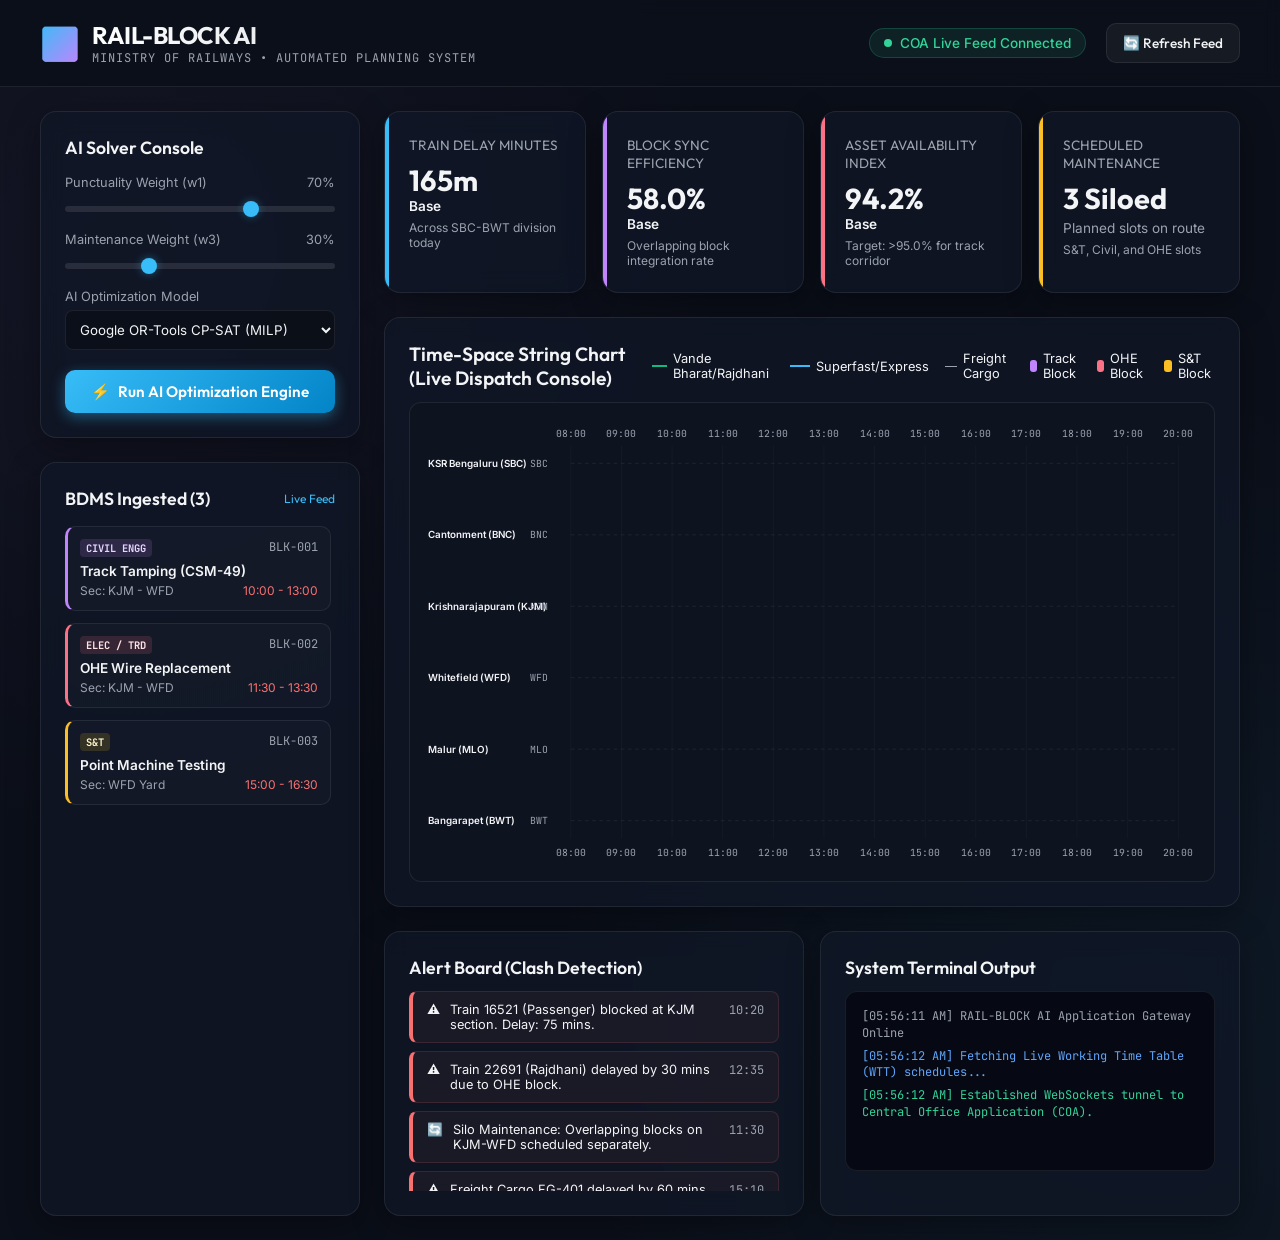
==== index.html @ d993485e "Initial commit: RAIL-BLOCK AI Prototype & Implementation Plan" ====
<!DOCTYPE html>
<html lang="en">
<head>
    <meta charset="UTF-8">
    <meta name="viewport" content="width=device-width, initial-scale=1.0">
    <title>RAIL-BLOCK AI: Automated Block Planning System | Indian Railways</title>
    <link rel="stylesheet" href="styles.css">
</head>
<body>

    <!-- App Header -->
    <header class="app-header">
        <div class="logo-container">
            <span class="logo-icon">🎛️</span>
            <div class="logo-text">
                <h1>RAIL-BLOCK AI</h1>
                <p>Ministry of Railways • Automated Planning System</p>
            </div>
        </div>
        
        <div style="display: flex; gap: 20px; align-items: center;">
            <div class="header-status">
                <span class="status-pulse"></span>
                <span>COA Live Feed Connected</span>
            </div>
            <button class="btn-secondary" onclick="location.reload()">🔄 Refresh Feed</button>
        </div>
    </header>

    <!-- Main Dashboard Container -->
    <main class="dashboard-container">
        
        <!-- Left Sidebar - Controls & Ingestion -->
        <aside class="sidebar">
            
            <!-- Controls Panel -->
            <section class="glass-panel">
                <h3 class="control-title">AI Solver Console</h3>
                
                <div class="slider-group">
                    <div class="slider-label">
                        <span>Punctuality Weight (w1)</span>
                        <span id="w1Val">70%</span>
                    </div>
                    <input type="range" min="0" max="100" value="70" class="slider-input" oninput="document.getElementById('w1Val').innerText = this.value + '%'">
                </div>

                <div class="slider-group">
                    <div class="slider-label">
                        <span>Maintenance Weight (w3)</span>
                        <span id="w3Val">30%</span>
                    </div>
                    <input type="range" min="0" max="100" value="30" class="slider-input" oninput="document.getElementById('w3Val').innerText = this.value + '%'">
                </div>

                <div style="margin-bottom: 20px;">
                    <label style="display: block; font-size: 0.8rem; color: var(--text-muted); margin-bottom: 6px;">AI Optimization Model</label>
                    <select style="width:100%; padding: 10px; background: rgba(0,0,0,0.3); border: 1px solid var(--border-color); border-radius: 8px; color: var(--text-main); font-family: var(--font-body); outline: none;">
                        <option value="milp">Google OR-Tools CP-SAT (MILP)</option>
                        <option value="rl">Deep Q-Network (Real-time RL)</option>
                        <option value="ga">Hybrid Genetic Algorithm</option>
                    </select>
                </div>

                <button class="btn-primary" id="optButton">
                    <span>⚡</span> Run AI Optimization Engine
                </button>
            </section>

            <!-- Pending Maintenance Requests -->
            <section class="glass-panel" style="flex-grow: 1;">
                <h3 class="control-title">
                    <span>BDMS Ingested (3)</span>
                    <span style="font-size: 0.75rem; color: var(--primary); font-weight: normal;">Live Feed</span>
                </h3>
                
                <div class="requests-list">
                    <!-- Request 1 -->
                    <div class="request-card engg">
                        <div class="request-header">
                            <span class="dept-badge">Civil Engg</span>
                            <span>BLK-001</span>
                        </div>
                        <h4 class="request-title">Track Tamping (CSM-49)</h4>
                        <div class="request-details">
                            <span>Sec: KJM - WFD</span>
                            <span style="color: var(--danger);">10:00 - 13:00</span>
                        </div>
                    </div>

                    <!-- Request 2 -->
                    <div class="request-card ohe">
                        <div class="request-header">
                            <span class="dept-badge">Elec / TRD</span>
                            <span>BLK-002</span>
                        </div>
                        <h4 class="request-title">OHE Wire Replacement</h4>
                        <div class="request-details">
                            <span>Sec: KJM - WFD</span>
                            <span style="color: var(--danger);">11:30 - 13:30</span>
                        </div>
                    </div>

                    <!-- Request 3 -->
                    <div class="request-card st">
                        <div class="request-header">
                            <span class="dept-badge">S&T</span>
                            <span>BLK-003</span>
                        </div>
                        <h4 class="request-title">Point Machine Testing</h4>
                        <div class="request-details">
                            <span>Sec: WFD Yard</span>
                            <span style="color: var(--danger);">15:00 - 16:30</span>
                        </div>
                    </div>
                </div>
            </section>
        </aside>

        <!-- Right Side - Visualizer & Logs -->
        <div class="main-content">
            
            <!-- Metrics Bar -->
            <div class="metrics-row">
                <div class="glass-panel metric-card">
                    <div class="metric-header">Train Delay Minutes</div>
                    <div class="metric-value" id="kpiDelayVal">
                        165m
                    </div>
                    <div class="metric-change" id="kpiDelayChg">Base</div>
                    <div class="metric-footer">Across SBC-BWT division today</div>
                </div>

                <div class="glass-panel metric-card engg">
                    <div class="metric-header">Block Sync Efficiency</div>
                    <div class="metric-value" id="kpiEffVal">
                        58.0%
                    </div>
                    <div class="metric-change" id="kpiEffChg">Base</div>
                    <div class="metric-footer">Overlapping block integration rate</div>
                </div>

                <div class="glass-panel metric-card ohe">
                    <div class="metric-header">Asset Availability Index</div>
                    <div class="metric-value" id="kpiAvailVal">
                        94.2%
                    </div>
                    <div class="metric-change" id="kpiAvailChg">Base</div>
                    <div class="metric-footer">Target: >95.0% for track corridor</div>
                </div>

                <div class="glass-panel metric-card st">
                    <div class="metric-header">Scheduled Maintenance</div>
                    <div class="metric-value" id="kpiBlocksVal">
                        3 Siloed
                    </div>
                    <div style="font-size: 0.85rem; color: var(--text-muted); margin-top: 4px;">Planned slots on route</div>
                    <div class="metric-footer">S&T, Civil, and OHE slots</div>
                </div>
            </div>

            <!-- Time Space String Chart Visualizer -->
            <section class="glass-panel chart-container">
                <div class="chart-header">
                    <h3 style="font-family: var(--font-heading); font-size: 1.2rem; font-weight:600;">Time-Space String Chart (Live Dispatch Console)</h3>
                    
                    <div class="chart-legend">
                        <div class="legend-item">
                            <span class="legend-line" style="background: #10b981;"></span>
                            <span>Vande Bharat/Rajdhani</span>
                        </div>
                        <div class="legend-item">
                            <span class="legend-line" style="background: #38bdf8;"></span>
                            <span>Superfast/Express</span>
                        </div>
                        <div class="legend-item">
                            <span class="legend-line" style="background: #9ca3af; border-top: 1px dashed #9ca3af; height: 0;"></span>
                            <span>Freight Cargo</span>
                        </div>
                        <div class="legend-item">
                            <span class="legend-color" style="background: var(--engg-color);"></span>
                            <span>Track Block</span>
                        </div>
                        <div class="legend-item">
                            <span class="legend-color" style="background: var(--ohe-color);"></span>
                            <span>OHE Block</span>
                        </div>
                        <div class="legend-item">
                            <span class="legend-color" style="background: var(--st-color);"></span>
                            <span>S&T Block</span>
                        </div>
                    </div>
                </div>

                <!-- Solver Overlay during optimization -->
                <div class="solver-overlay" id="solverOverlay">
                    <div class="spinner"></div>
                    <div class="solver-text">Running RAIL-BLOCK AI Optimization Engine...</div>
                </div>

                <!-- SVG Plot Area -->
                <svg id="timeSpaceChart" viewBox="0 0 900 500" class="time-space-svg"></svg>
            </section>

            <!-- Logs & Alerts Bottom Row -->
            <div class="logs-container">
                
                <!-- Conflict Alerts -->
                <section class="glass-panel" style="display: flex; flex-direction: column;">
                    <h3 class="control-title" style="margin-bottom:12px;">Alert Board (Clash Detection)</h3>
                    <div class="alert-board" id="alertList">
                        <!-- Alerts dynamically populated -->
                    </div>
                </section>

                <!-- Terminal Execution Log -->
                <section class="glass-panel" style="display: flex; flex-direction: column;">
                    <h3 class="control-title" style="margin-bottom:12px;">System Terminal Output</h3>
                    <div class="terminal-log" id="terminalLog">
                        <!-- Log lines dynamically populated -->
                    </div>
                </section>

            </div>

        </div>

    </main>

    <!-- Floating Info Popup Tooltip -->
    <div class="info-popup" id="infoPopup"></div>

    <script src="app.js"></script>
</body>
</html>
---- styles.css ----
/* Modern Google Fonts */
@import url('https://fonts.googleapis.com/css2?family=Inter:wght@300;400;500;600;700&family=JetBrains+Mono:wght@400;500&family=Outfit:wght@400;500;600;700;800&display=swap');

/* Color Variables */
:root {
    --bg-main: #0B0F19;
    --bg-card: rgba(17, 24, 39, 0.7);
    --border-color: rgba(255, 255, 255, 0.08);
    --border-glow: rgba(56, 189, 248, 0.15);
    
    --primary: #38bdf8; /* Electric Cyan */
    --primary-glow: rgba(56, 189, 248, 0.4);
    
    --engg-color: #c084fc; /* Violet - Track/Civil */
    --engg-glow: rgba(192, 132, 252, 0.3);
    
    --ohe-color: #fb7185; /* Coral Pink - Electrical/OHE */
    --ohe-glow: rgba(251, 113, 133, 0.3);
    
    --st-color: #fbbf24; /* Amber - S&T */
    --st-glow: rgba(251, 191, 36, 0.3);
    
    --success: #34d399; /* Green */
    --danger: #f87171; /* Red */
    --text-main: #f3f4f6;
    --text-muted: #9ca3af;
    --font-heading: 'Outfit', sans-serif;
    --font-body: 'Inter', sans-serif;
    --font-mono: 'JetBrains Mono', monospace;
}

* {
    box-sizing: border-box;
    margin: 0;
    padding: 0;
}

body {
    background-color: var(--bg-main);
    color: var(--text-main);
    font-family: var(--font-body);
    min-height: 100vh;
    overflow-x: hidden;
    background-image: 
        radial-gradient(circle at 10% 20%, rgba(192, 132, 252, 0.05) 0%, transparent 40%),
        radial-gradient(circle at 90% 80%, rgba(56, 189, 248, 0.06) 0%, transparent 40%);
}

/* Glassmorphism Panel */
.glass-panel {
    background: var(--bg-card);
    backdrop-filter: blur(12px);
    -webkit-backdrop-filter: blur(12px);
    border: 1px solid var(--border-color);
    border-radius: 16px;
    padding: 24px;
    box-shadow: 0 8px 32px 0 rgba(0, 0, 0, 0.37);
    transition: all 0.3s cubic-bezier(0.4, 0, 0.2, 1);
}

.glass-panel:hover {
    border-color: var(--border-glow);
    box-shadow: 0 8px 32px 0 rgba(56, 189, 248, 0.05);
}

/* App Header */
.app-header {
    display: flex;
    justify-content: space-between;
    align-items: center;
    padding: 20px 40px;
    border-bottom: 1px solid var(--border-color);
    background: rgba(11, 15, 25, 0.8);
    backdrop-filter: blur(8px);
    position: sticky;
    top: 0;
    z-index: 100;
}

.logo-container {
    display: flex;
    align-items: center;
    gap: 12px;
}

.logo-icon {
    font-size: 2rem;
    background: linear-gradient(135deg, var(--primary), var(--engg-color));
    -webkit-background-clip: text;
    -webkit-text-fill-color: transparent;
    font-weight: 800;
    font-family: var(--font-heading);
}

.logo-text h1 {
    font-family: var(--font-heading);
    font-size: 1.5rem;
    font-weight: 700;
    letter-spacing: -0.5px;
    background: linear-gradient(to right, #ffffff, #d1d5db);
    -webkit-background-clip: text;
    -webkit-text-fill-color: transparent;
}

.logo-text p {
    font-size: 0.75rem;
    color: var(--text-muted);
    font-family: var(--font-mono);
    text-transform: uppercase;
    letter-spacing: 1px;
}

.header-status {
    display: flex;
    align-items: center;
    gap: 8px;
    font-size: 0.85rem;
    background: rgba(52, 211, 153, 0.1);
    color: var(--success);
    border: 1px solid rgba(52, 211, 153, 0.2);
    padding: 6px 14px;
    border-radius: 9999px;
    font-weight: 500;
}

.status-pulse {
    width: 8px;
    height: 8px;
    background-color: var(--success);
    border-radius: 50%;
    box-shadow: 0 0 0 0 rgba(52, 211, 153, 0.7);
    animation: pulse 1.6s infinite;
}

@keyframes pulse {
    0% {
        transform: scale(0.95);
        box-shadow: 0 0 0 0 rgba(52, 211, 153, 0.7);
    }
    70% {
        transform: scale(1);
        box-shadow: 0 0 0 8px rgba(52, 211, 153, 0);
    }
    100% {
        transform: scale(0.95);
        box-shadow: 0 0 0 0 rgba(52, 211, 153, 0);
    }
}

/* Layout */
.dashboard-container {
    display: grid;
    grid-template-columns: 320px 1fr;
    gap: 24px;
    padding: 24px 40px;
    max-width: 1800px;
    margin: 0 auto;
}

.sidebar {
    display: flex;
    flex-direction: column;
    gap: 24px;
}

.main-content {
    display: flex;
    flex-direction: column;
    gap: 24px;
}

/* Metrics Row */
.metrics-row {
    display: grid;
    grid-template-columns: repeat(4, 1fr);
    gap: 16px;
}

.metric-card {
    position: relative;
    overflow: hidden;
}

.metric-card::before {
    content: '';
    position: absolute;
    top: 0;
    left: 0;
    width: 4px;
    height: 100%;
    background: var(--primary);
}

.metric-card.engg::before { background: var(--engg-color); }
.metric-card.ohe::before { background: var(--ohe-color); }
.metric-card.st::before { background: var(--st-color); }

.metric-header {
    font-size: 0.85rem;
    color: var(--text-muted);
    font-family: var(--font-heading);
    text-transform: uppercase;
    margin-bottom: 8px;
}

.metric-value {
    font-size: 1.8rem;
    font-weight: 700;
    font-family: var(--font-heading);
    display: flex;
    align-items: baseline;
    gap: 8px;
}

.metric-change {
    font-size: 0.85rem;
    font-weight: 600;
}

.metric-change.positive { color: var(--success); }
.metric-change.negative { color: var(--danger); }

.metric-footer {
    font-size: 0.75rem;
    color: var(--text-muted);
    margin-top: 6px;
}

/* Controls */
.control-title {
    font-family: var(--font-heading);
    font-size: 1.1rem;
    font-weight: 600;
    margin-bottom: 16px;
    display: flex;
    justify-content: space-between;
    align-items: center;
}

.slider-group {
    margin-bottom: 16px;
}

.slider-label {
    display: flex;
    justify-content: space-between;
    font-size: 0.8rem;
    color: var(--text-muted);
    margin-bottom: 6px;
}

.slider-input {
    width: 100%;
    -webkit-appearance: none;
    height: 6px;
    border-radius: 3px;
    background: rgba(255, 255, 255, 0.1);
    outline: none;
}

.slider-input::-webkit-slider-thumb {
    -webkit-appearance: none;
    width: 16px;
    height: 16px;
    border-radius: 50%;
    background: var(--primary);
    cursor: pointer;
    box-shadow: 0 0 8px var(--primary-glow);
}

.btn-primary {
    background: linear-gradient(135deg, var(--primary), #0284c7);
    color: #ffffff;
    border: none;
    border-radius: 10px;
    padding: 12px 20px;
    font-family: var(--font-heading);
    font-weight: 600;
    font-size: 0.95rem;
    cursor: pointer;
    width: 100%;
    display: flex;
    justify-content: center;
    align-items: center;
    gap: 8px;
    box-shadow: 0 4px 14px var(--primary-glow);
    transition: all 0.2s ease;
}

.btn-primary:hover {
    transform: translateY(-2px);
    box-shadow: 0 6px 20px var(--primary-glow);
}

.btn-primary:active {
    transform: translateY(0);
}

.btn-secondary {
    background: rgba(255, 255, 255, 0.05);
    color: var(--text-main);
    border: 1px solid var(--border-color);
    border-radius: 10px;
    padding: 10px 16px;
    font-family: var(--font-heading);
    font-weight: 500;
    font-size: 0.85rem;
    cursor: pointer;
    transition: all 0.2s ease;
}

.btn-secondary:hover {
    background: rgba(255, 255, 255, 0.1);
    border-color: var(--text-muted);
}

/* Maintenance Requests List */
.requests-list {
    display: flex;
    flex-direction: column;
    gap: 12px;
    max-height: 380px;
    overflow-y: auto;
    padding-right: 4px;
}

.request-card {
    background: rgba(255, 255, 255, 0.02);
    border: 1px solid var(--border-color);
    border-radius: 10px;
    padding: 12px;
    position: relative;
    transition: all 0.2s ease;
}

.request-card.engg { border-left: 3px solid var(--engg-color); }
.request-card.ohe { border-left: 3px solid var(--ohe-color); }
.request-card.st { border-left: 3px solid var(--st-color); }

.request-card:hover {
    background: rgba(255, 255, 255, 0.04);
    border-color: rgba(255, 255, 255, 0.15);
}

.request-header {
    display: flex;
    justify-content: space-between;
    font-size: 0.75rem;
    font-family: var(--font-mono);
    color: var(--text-muted);
    margin-bottom: 6px;
}

.dept-badge {
    padding: 2px 6px;
    border-radius: 4px;
    font-size: 0.65rem;
    font-weight: 700;
    text-transform: uppercase;
}

.request-card.engg .dept-badge { background: rgba(192, 132, 252, 0.15); color: #e9d5ff; }
.request-card.ohe .dept-badge { background: rgba(251, 113, 133, 0.15); color: #ffe4e6; }
.request-card.st .dept-badge { background: rgba(251, 191, 36, 0.15); color: #fef3c7; }

.request-title {
    font-weight: 600;
    font-size: 0.85rem;
    margin-bottom: 4px;
}

.request-details {
    font-size: 0.75rem;
    color: var(--text-muted);
    display: flex;
    justify-content: space-between;
}

/* String Chart Area */
.chart-container {
    position: relative;
    flex-grow: 1;
}

.chart-header {
    display: flex;
    justify-content: space-between;
    align-items: center;
    margin-bottom: 12px;
}

.chart-legend {
    display: flex;
    gap: 16px;
    font-size: 0.8rem;
}

.legend-item {
    display: flex;
    align-items: center;
    gap: 6px;
}

.legend-color {
    width: 12px;
    height: 12px;
    border-radius: 3px;
}

.legend-line {
    width: 20px;
    height: 2px;
}

/* Time Space Chart SVG Styling */
.time-space-svg {
    background: #0e1320;
    border-radius: 12px;
    border: 1px solid var(--border-color);
    width: 100%;
    height: 480px;
    display: block;
}

.grid-line {
    stroke: rgba(255, 255, 255, 0.04);
    stroke-width: 1;
}

.station-line {
    stroke: rgba(255, 255, 255, 0.08);
    stroke-dasharray: 4,4;
    stroke-width: 1;
}

.axis-text {
    fill: var(--text-muted);
    font-size: 11px;
    font-family: var(--font-mono);
}

.station-label {
    fill: var(--text-main);
    font-size: 11px;
    font-weight: 600;
}

.train-path {
    fill: none;
    stroke-linecap: round;
    stroke-linejoin: round;
    transition: all 0.5s ease;
}

.train-path.passenger-sf { stroke: #38bdf8; stroke-width: 2.5; }
.train-path.passenger-exp { stroke: #60a5fa; stroke-width: 2.2; }
.train-path.vande-bharat { stroke: #10b981; stroke-width: 3.5; }
.train-path.freight { stroke: #9ca3af; stroke-width: 1.8; stroke-dasharray: 5,3; }

.train-path:hover {
    stroke-width: 5px;
    cursor: pointer;
}

.block-zone {
    opacity: 0.35;
    rx: 6;
    ry: 6;
    transition: all 0.5s ease;
}

.block-zone.engg { fill: var(--engg-color); stroke: var(--engg-color); stroke-width: 1.5; }
.block-zone.ohe { fill: var(--ohe-color); stroke: var(--ohe-color); stroke-width: 1.5; }
.block-zone.st { fill: var(--st-color); stroke: var(--st-color); stroke-width: 1.5; }

.block-zone:hover {
    opacity: 0.65;
    cursor: pointer;
}

.block-zone-text {
    font-size: 10px;
    fill: #ffffff;
    font-weight: 600;
    pointer-events: none;
    text-shadow: 0 1px 2px rgba(0,0,0,0.8);
}

/* Alert Board & Log Terminal */
.logs-container {
    display: grid;
    grid-template-columns: 1fr 1fr;
    gap: 16px;
}

.alert-board {
    display: flex;
    flex-direction: column;
    gap: 8px;
    max-height: 200px;
    overflow-y: auto;
}

.alert-item {
    background: rgba(248, 113, 113, 0.05);
    border: 1px solid rgba(248, 113, 113, 0.15);
    border-left: 4px solid var(--danger);
    border-radius: 8px;
    padding: 10px 14px;
    display: flex;
    align-items: start;
    gap: 10px;
    font-size: 0.8rem;
}

.alert-item.resolved {
    background: rgba(52, 211, 153, 0.05);
    border: 1px solid rgba(52, 211, 153, 0.15);
    border-left: 4px solid var(--success);
}

.alert-icon {
    font-weight: bold;
}

.alert-message {
    flex-grow: 1;
}

.alert-time {
    color: var(--text-muted);
    font-family: var(--font-mono);
    font-size: 0.75rem;
}

.terminal-log {
    background: #060913;
    border: 1px solid var(--border-color);
    border-radius: 12px;
    padding: 16px;
    font-family: var(--font-mono);
    font-size: 0.75rem;
    height: 180px;
    overflow-y: auto;
    color: #a7f3d0;
}

.terminal-line {
    margin-bottom: 6px;
    line-height: 1.4;
    white-space: pre-wrap;
}

.terminal-line.info { color: #60a5fa; }
.terminal-line.warning { color: #f59e0b; }
.terminal-line.success { color: #34d399; }
.terminal-line.system { color: #9ca3af; }

/* Custom Scrollbar */
::-webkit-scrollbar {
    width: 6px;
    height: 6px;
}
::-webkit-scrollbar-track {
    background: rgba(0, 0, 0, 0.1);
}
::-webkit-scrollbar-thumb {
    background: rgba(255, 255, 255, 0.1);
    border-radius: 999px;
}
::-webkit-scrollbar-thumb:hover {
    background: rgba(255, 255, 255, 0.2);
}

/* Modal Popup for Details */
.info-popup {
    position: absolute;
    background: rgba(15, 23, 42, 0.95);
    border: 1px solid var(--primary);
    border-radius: 8px;
    padding: 12px;
    box-shadow: 0 4px 20px rgba(0, 0, 0, 0.5);
    font-size: 0.8rem;
    z-index: 1000;
    pointer-events: none;
    display: none;
    max-width: 250px;
}

.info-popup h4 {
    font-family: var(--font-heading);
    margin-bottom: 6px;
    color: #ffffff;
    border-bottom: 1px solid rgba(255, 255, 255, 0.1);
    padding-bottom: 4px;
}

.info-popup p {
    margin-bottom: 4px;
    display: flex;
    justify-content: space-between;
}

/* Solver Loading Animation */
.solver-overlay {
    position: absolute;
    top: 0;
    left: 0;
    right: 0;
    bottom: 0;
    background: rgba(11, 15, 25, 0.7);
    border-radius: 12px;
    display: flex;
    flex-direction: column;
    justify-content: center;
    align-items: center;
    z-index: 50;
    opacity: 0;
    pointer-events: none;
    transition: opacity 0.3s ease;
}

.solver-overlay.active {
    opacity: 1;
    pointer-events: auto;
}

.spinner {
    width: 50px;
    height: 50px;
    border: 3px solid rgba(56, 189, 248, 0.1);
    border-radius: 50%;
    border-top-color: var(--primary);
    animation: spin 1s ease-in-out infinite;
}

@keyframes spin {
    to { transform: rotate(360deg); }
}

.solver-text {
    margin-top: 16px;
    font-family: var(--font-heading);
    font-weight: 600;
    color: #ffffff;
    letter-spacing: 0.5px;
}

/* Responsive adjustments */
@media (max-width: 1200px) {
    .dashboard-container {
        grid-template-columns: 1fr;
    }
    .metrics-row {
        grid-template-columns: repeat(2, 1fr);
    }
}
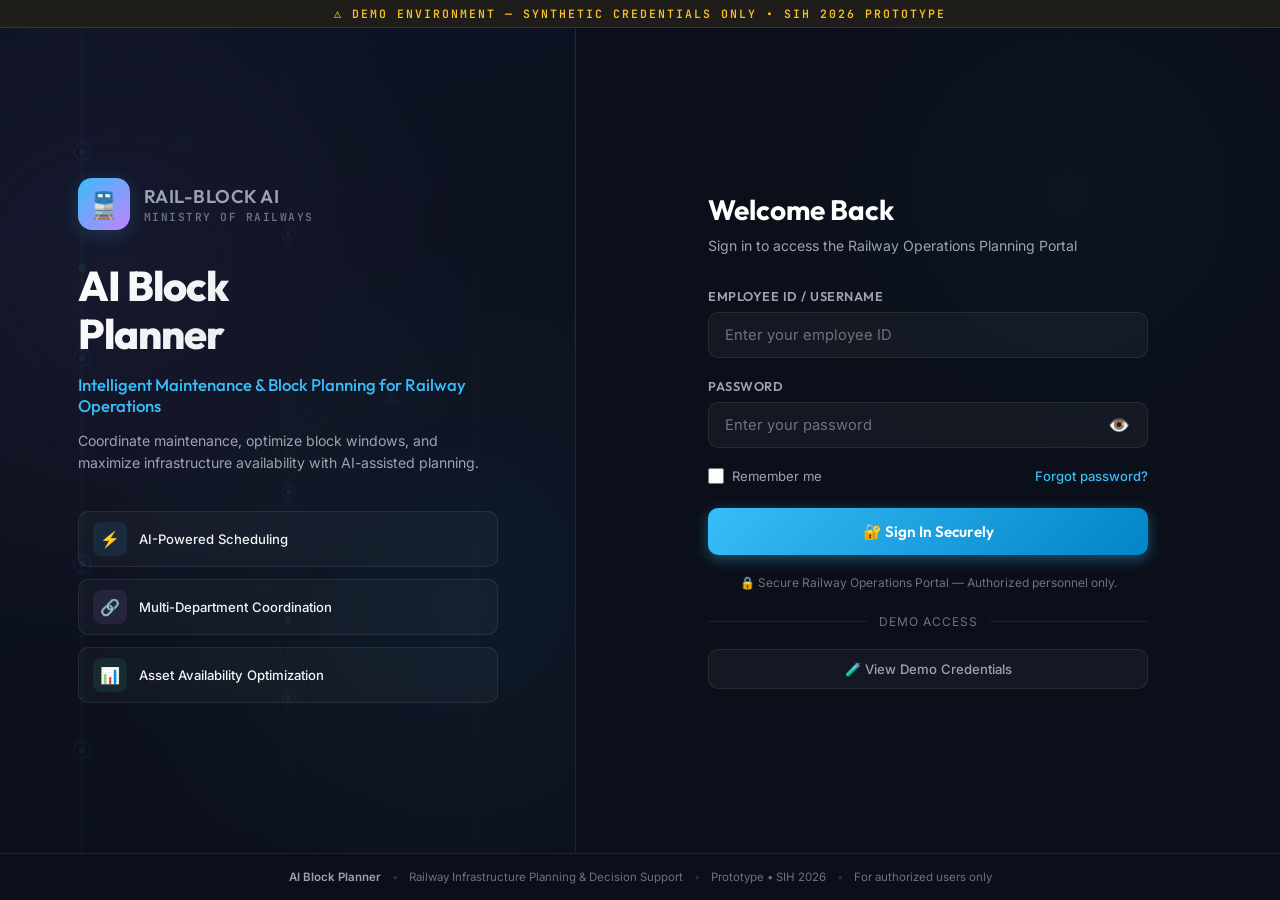
==== commit 691d8202: "starting" ====
--- a/index.html
+++ b/index.html
@@ -5,12 +5,75 @@
     <meta name="viewport" content="width=device-width, initial-scale=1.0">
     <title>RAIL-BLOCK AI: Automated Block Planning System | Indian Railways</title>
     <link rel="stylesheet" href="styles.css">
+    <style>
+        /* User Profile Widget (dashboard header) */
+        .header-right { display: flex; gap: 16px; align-items: center; }
+        #userProfile { position: relative; }
+        .profile-widget {
+            display: flex; align-items: center; gap: 10px;
+            padding: 6px 14px 6px 8px;
+            background: rgba(255,255,255,0.04);
+            border: 1px solid var(--border-color);
+            border-radius: 10px; cursor: pointer;
+            transition: all 0.2s;
+        }
+        .profile-widget:hover { background: rgba(255,255,255,0.07); border-color: var(--border-glow); }
+        .profile-avatar {
+            width: 34px; height: 34px; border-radius: 8px;
+            background: linear-gradient(135deg, var(--primary), var(--engg-color));
+            display: flex; align-items: center; justify-content: center;
+            font-size: 0.75rem; font-weight: 700; color: #fff;
+            font-family: var(--font-heading);
+        }
+        .profile-info { display: flex; flex-direction: column; }
+        .profile-name { font-size: 0.82rem; font-weight: 600; color: var(--text-main); }
+        .profile-role { font-size: 0.68rem; color: var(--text-muted); font-family: var(--font-mono); }
+        .profile-chevron { font-size: 0.7rem; color: var(--text-dim); margin-left: 4px; }
+        .profile-dropdown {
+            display: none; position: absolute; top: calc(100% + 8px); right: 0;
+            background: rgba(17,24,39,0.97); border: 1px solid var(--border-color);
+            border-radius: 12px; padding: 12px; min-width: 240px;
+            box-shadow: 0 12px 40px rgba(0,0,0,0.5); z-index: 200;
+        }
+        .profile-dropdown.visible { display: block; }
+        .dropdown-header {
+            display: flex; align-items: center; gap: 10px;
+            padding-bottom: 10px;
+        }
+        .dropdown-avatar {
+            width: 38px; height: 38px; border-radius: 8px;
+            background: linear-gradient(135deg, var(--primary), var(--engg-color));
+            display: flex; align-items: center; justify-content: center;
+            font-size: 0.8rem; font-weight: 700; color: #fff;
+        }
+        .dropdown-name { font-size: 0.85rem; font-weight: 600; }
+        .dropdown-dept { font-size: 0.72rem; color: var(--text-muted); }
+        .dropdown-empid { font-size: 0.68rem; color: var(--text-dim); font-family: var(--font-mono); }
+        .dropdown-divider { height: 1px; background: var(--border-color); margin: 8px 0; }
+        .dropdown-item {
+            width: 100%; padding: 9px 12px;
+            background: none; border: none; border-radius: 8px;
+            color: var(--text-muted); font-family: var(--font-body);
+            font-size: 0.82rem; cursor: pointer; text-align: left;
+            display: flex; align-items: center; gap: 8px;
+            transition: all 0.15s;
+        }
+        .dropdown-item:hover { background: rgba(255,255,255,0.06); color: var(--text-main); }
+    </style>
 </head>
 <body>
-
-    <!-- App Header -->
-    <header class="app-header">
-        <div class="logo-container">
+    <!-- App Global Navigation (New) -->
+    <nav class="global-nav">
+        <div class="nav-item active" id="nav-dashboard" title="Dashboard" onclick="switchPage('dashboard')">🎛️</div>
+        <div class="nav-item" id="nav-maintenance" title="Maintenance Tasks" onclick="switchPage('maintenance')">🔧</div>
+        <div class="nav-item" id="nav-defects" title="Defect Log" onclick="switchPage('defects')">⚠️</div>
+        <div class="nav-item" id="nav-assets" title="Asset Inventory" onclick="switchPage('assets')">🚆</div>
+    </nav>
+
+    <div class="app-content-wrapper">
+        <!-- App Header -->
+        <header class="app-header">
+            <div class="logo-container">
             <span class="logo-icon">🎛️</span>
             <div class="logo-text">
                 <h1>RAIL-BLOCK AI</h1>
@@ -18,17 +81,20 @@
             </div>
         </div>
         
-        <div style="display: flex; gap: 20px; align-items: center;">
+        <div class="header-right">
             <div class="header-status">
                 <span class="status-pulse"></span>
                 <span>COA Live Feed Connected</span>
             </div>
             <button class="btn-secondary" onclick="location.reload()">🔄 Refresh Feed</button>
+            <div id="userProfile"></div>
         </div>
     </header>
 
-    <!-- Main Dashboard Container -->
-    <main class="dashboard-container">
+    <!-- Page: Dashboard (Existing) -->
+    <div id="page-dashboard" class="page-view active-page">
+        <!-- Main Dashboard Container -->
+        <main class="dashboard-container">
         
         <!-- Left Sidebar - Controls & Ingestion -->
         <aside class="sidebar">
@@ -225,11 +291,147 @@
 
         </div>
 
-    </main>
+        </main>
+    </div> <!-- End Page: Dashboard -->
+
+    <!-- Page: Maintenance -->
+    <div id="page-maintenance" class="page-view">
+        <div class="page-header" style="display: flex; justify-content: space-between; align-items: center; padding: 32px 40px 16px 40px;">
+            <div>
+                <h2 style="color: var(--text-main); font-family: var(--font-heading); font-size: 1.8rem; margin-bottom: 8px;">Maintenance Planning</h2>
+                <p style="color: var(--text-muted); font-size: 0.9rem;">Manage engineering, OHE, and S&T maintenance requests.</p>
+            </div>
+            <div class="page-actions">
+                <button class="btn-primary" onclick="openMaintenanceModal()">+ New Request</button>
+            </div>
+        </div>
+        
+        <div style="padding: 0 40px 40px 40px; display: flex; flex-direction: column; gap: 24px;">
+            <div class="glass-panel" style="display: flex; justify-content: space-between; align-items: center; padding: 16px 24px;">
+                <div style="display: flex; gap: 16px;">
+                    <input type="text" id="maintenanceSearch" placeholder="Search tasks..." style="padding: 10px 16px; border-radius: 8px; background: rgba(0,0,0,0.3); border: 1px solid var(--border-color); color: white; width: 250px;">
+                    <select id="maintenanceDeptFilter" style="padding: 10px 16px; border-radius: 8px; background: rgba(0,0,0,0.3); border: 1px solid var(--border-color); color: white;">
+                        <option value="all">All Departments</option>
+                        <option value="Engineering">Civil Engineering</option>
+                        <option value="Traction Distribution">Electrical (TRD)</option>
+                        <option value="Signal & Telecommunication">S&T</option>
+                    </select>
+                </div>
+                <button class="btn-secondary" onclick="recalculatePriorities()">🔢 Recalculate Priorities</button>
+            </div>
+            
+            <div class="table-container">
+                <table class="data-table" w-100>
+                    <thead>
+                        <tr>
+                            <th>Task ID</th>
+                            <th>Department</th>
+                            <th>Work Type</th>
+                            <th>Location</th>
+                            <th>Duration</th>
+                            <th>Priority Score</th>
+                            <th>Status</th>
+                            <th>Actions</th>
+                        </tr>
+                    </thead>
+                    <tbody id="maintenance-tbody">
+                        <tr><td colspan="8" style="text-align: center; padding: 20px;">Loading maintenance tasks...</td></tr>
+                    </tbody>
+                </table>
+            </div>
+        </div>
+    </div>
+
+    <!-- Page: Defects -->
+    <div id="page-defects" class="page-view">
+        <div class="page-header" style="display: flex; justify-content: space-between; align-items: center; padding: 32px 40px 16px 40px;">
+            <div>
+                <h2 style="color: var(--text-main); font-family: var(--font-heading); font-size: 1.8rem; margin-bottom: 8px;">Defect Management</h2>
+                <p style="color: var(--text-muted); font-size: 0.9rem;">Track and address infrastructure defects reported across the network.</p>
+            </div>
+            <div class="page-actions">
+                <button class="btn-primary" onclick="openDefectModal()">+ Report Defect</button>
+            </div>
+        </div>
+        
+        <div style="padding: 0 40px 40px 40px; display: flex; flex-direction: column; gap: 24px;">
+            <div class="glass-panel" style="display: flex; justify-content: space-between; align-items: center; padding: 16px 24px;">
+                <div style="display: flex; gap: 16px;">
+                    <input type="text" id="defectSearch" placeholder="Search defects..." style="padding: 10px 16px; border-radius: 8px; background: rgba(0,0,0,0.3); border: 1px solid var(--border-color); color: white; width: 250px;">
+                </div>
+            </div>
+            
+            <div class="table-container">
+                <table class="data-table" w-100>
+                    <thead>
+                        <tr>
+                            <th>Defect ID</th>
+                            <th>Description</th>
+                            <th>Corridor</th>
+                            <th>Severity</th>
+                            <th>Status</th>
+                            <th>Date Reported</th>
+                            <th>Actions</th>
+                        </tr>
+                    </thead>
+                    <tbody id="defects-tbody">
+                        <tr><td colspan="7" style="text-align: center; padding: 20px;">Loading defect logs...</td></tr>
+                    </tbody>
+                </table>
+            </div>
+        </div>
+    </div>
+
+    <!-- Page: Assets -->
+    <div id="page-assets" class="page-view">
+        <div class="page-header" style="display: flex; justify-content: space-between; align-items: center; padding: 32px 40px 16px 40px;">
+            <div>
+                <h2 style="color: var(--text-main); font-family: var(--font-heading); font-size: 1.8rem; margin-bottom: 8px;">Asset Inventory</h2>
+                <p style="color: var(--text-muted); font-size: 0.9rem;">Manage track sections, OHE infrastructure, and signaling points.</p>
+            </div>
+        </div>
+        
+        <div style="padding: 0 40px 40px 40px; display: flex; flex-direction: column; gap: 24px;">
+            <div class="glass-panel" style="display: flex; justify-content: space-between; align-items: center; padding: 16px 24px;">
+                <div style="display: flex; gap: 16px;">
+                    <input type="text" id="assetSearch" placeholder="Search assets..." style="padding: 10px 16px; border-radius: 8px; background: rgba(0,0,0,0.3); border: 1px solid var(--border-color); color: white; width: 250px;">
+                    <select id="assetTypeFilter" style="padding: 10px 16px; border-radius: 8px; background: rgba(0,0,0,0.3); border: 1px solid var(--border-color); color: white;">
+                        <option value="all">All Asset Types</option>
+                        <option value="Track Section">Track Section</option>
+                        <option value="OHE">OHE</option>
+                        <option value="Signal Point">Signal Point</option>
+                    </select>
+                </div>
+            </div>
+            
+            <div class="table-container">
+                <table class="data-table" w-100>
+                    <thead>
+                        <tr>
+                            <th>Asset ID</th>
+                            <th>Type</th>
+                            <th>Location</th>
+                            <th>Health Score</th>
+                            <th>Last Maintained</th>
+                        </tr>
+                    </thead>
+                    <tbody id="assets-tbody">
+                        <tr><td colspan="5" style="text-align: center; padding: 20px;">Loading assets...</td></tr>
+                    </tbody>
+                </table>
+            </div>
+        </div>
+    </div>
+
+    </div> <!-- End App Content Wrapper -->
 
     <!-- Floating Info Popup Tooltip -->
     <div class="info-popup" id="infoPopup"></div>
 
+    <script src="auth.js"></script>
     <script src="app.js"></script>
+    <script src="maintenance.js"></script>
+    <script src="defects.js"></script>
+    <script src="assets.js"></script>
 </body>
 </html>
--- a/styles.css
+++ b/styles.css
@@ -63,6 +63,76 @@
     box-shadow: 0 8px 32px 0 rgba(56, 189, 248, 0.05);
 }
 
+/* App Layout & Global Navigation */
+body {
+    display: flex;
+}
+
+.global-nav {
+    width: 80px;
+    background: rgba(11, 15, 25, 0.95);
+    border-right: 1px solid var(--border-color);
+    display: flex;
+    flex-direction: column;
+    align-items: center;
+    padding: 24px 0;
+    gap: 32px;
+    position: sticky;
+    top: 0;
+    height: 100vh;
+    z-index: 200;
+}
+
+.nav-item {
+    width: 48px;
+    height: 48px;
+    border-radius: 12px;
+    display: flex;
+    align-items: center;
+    justify-content: center;
+    color: var(--text-muted);
+    font-size: 1.4rem;
+    cursor: pointer;
+    transition: all 0.2s;
+    background: transparent;
+    border: 1px solid transparent;
+}
+
+.nav-item:hover {
+    color: var(--text-main);
+    background: rgba(255, 255, 255, 0.05);
+}
+
+.nav-item.active {
+    color: var(--primary);
+    background: rgba(56, 189, 248, 0.1);
+    border-color: rgba(56, 189, 248, 0.2);
+    box-shadow: 0 0 15px rgba(56, 189, 248, 0.1);
+}
+
+.app-content-wrapper {
+    flex: 1;
+    display: flex;
+    flex-direction: column;
+    min-width: 0;
+    min-height: 100vh;
+}
+
+.page-view {
+    display: none;
+    flex: 1;
+}
+
+.page-view.active-page {
+    display: block;
+    animation: fadeIn 0.3s ease;
+}
+
+@keyframes fadeIn {
+    from { opacity: 0; transform: translateY(10px); }
+    to { opacity: 1; transform: translateY(0); }
+}
+
 /* App Header */
 .app-header {
     display: flex;
@@ -587,6 +657,91 @@
     max-width: 250px;
 }
 
+/* ── SPA Navigation Tables & UI ── */
+.table-container {
+    background: var(--bg-card);
+    backdrop-filter: blur(12px);
+    -webkit-backdrop-filter: blur(12px);
+    border: 1px solid var(--border-color);
+    border-radius: 12px;
+    overflow-x: auto;
+}
+
+.data-table {
+    width: 100%;
+    border-collapse: collapse;
+    text-align: left;
+}
+
+.data-table th {
+    font-family: var(--font-heading);
+    color: var(--text-muted);
+    font-size: 0.8rem;
+    text-transform: uppercase;
+    padding: 16px 24px;
+    border-bottom: 1px solid var(--border-color);
+    background: rgba(0,0,0,0.2);
+}
+
+.data-table td {
+    padding: 16px 24px;
+    border-bottom: 1px solid rgba(255,255,255,0.03);
+    font-size: 0.85rem;
+}
+
+.data-table tr:hover td {
+    background: rgba(255,255,255,0.02);
+}
+
+.data-table tr:last-child td {
+    border-bottom: none;
+}
+
+/* Badges */
+.badge {
+    display: inline-block;
+    padding: 4px 10px;
+    border-radius: 6px;
+    font-size: 0.72rem;
+    font-weight: 600;
+    text-transform: uppercase;
+    font-family: var(--font-mono);
+}
+
+.badge-engg { background: rgba(192, 132, 252, 0.15); color: var(--engg-color); border: 1px solid rgba(192, 132, 252, 0.3); }
+.badge-ohe { background: rgba(251, 113, 133, 0.15); color: var(--ohe-color); border: 1px solid rgba(251, 113, 133, 0.3); }
+.badge-st { background: rgba(251, 191, 36, 0.15); color: var(--st-color); border: 1px solid rgba(251, 191, 36, 0.3); }
+
+.badge-critical { background: rgba(248, 113, 113, 0.15); color: var(--danger); border: 1px solid rgba(248, 113, 113, 0.3); }
+.badge-high { background: rgba(251, 191, 36, 0.15); color: var(--st-color); border: 1px solid rgba(251, 191, 36, 0.3); }
+.badge-medium { background: rgba(52, 211, 153, 0.15); color: var(--success); border: 1px solid rgba(52, 211, 153, 0.3); }
+.badge-low { background: rgba(156, 163, 175, 0.15); color: var(--text-muted); border: 1px solid rgba(156, 163, 175, 0.3); }
+
+.badge-warning { background: rgba(251, 191, 36, 0.2); color: var(--st-color); }
+.badge-success { background: rgba(52, 211, 153, 0.2); color: var(--success); }
+.badge-info { background: rgba(56, 189, 248, 0.2); color: var(--primary); }
+.badge-default { background: rgba(255, 255, 255, 0.1); color: var(--text-main); }
+
+/* Action Buttons */
+.action-btn {
+    background: rgba(255,255,255,0.05);
+    border: 1px solid transparent;
+    color: var(--text-muted);
+    border-radius: 6px;
+    padding: 6px 8px;
+    cursor: pointer;
+    transition: all 0.2s;
+    display: flex;
+    align-items: center;
+    justify-content: center;
+}
+
+.action-btn:hover {
+    background: rgba(255,255,255,0.1);
+    color: var(--text-main);
+    border-color: var(--border-color);
+}
+
 .info-popup h4 {
     font-family: var(--font-heading);
     margin-bottom: 6px;
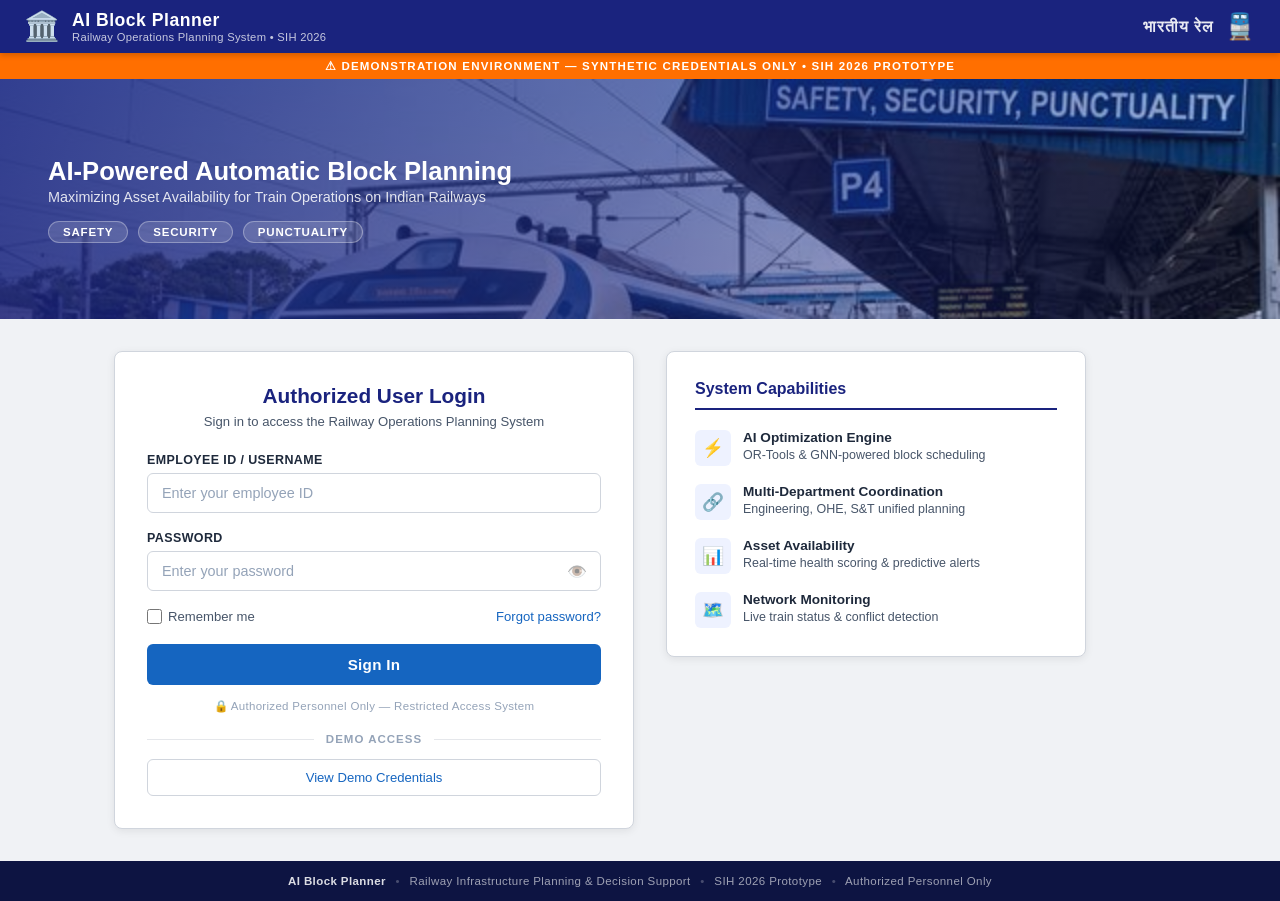
==== commit c75b41c1: "modified" ====
--- a/index.html
+++ b/index.html
@@ -3,106 +3,95 @@
 <head>
     <meta charset="UTF-8">
     <meta name="viewport" content="width=device-width, initial-scale=1.0">
-    <title>RAIL-BLOCK AI: Automated Block Planning System | Indian Railways</title>
-    <link rel="stylesheet" href="styles.css">
-    <style>
-        /* User Profile Widget (dashboard header) */
-        .header-right { display: flex; gap: 16px; align-items: center; }
-        #userProfile { position: relative; }
-        .profile-widget {
-            display: flex; align-items: center; gap: 10px;
-            padding: 6px 14px 6px 8px;
-            background: rgba(255,255,255,0.04);
-            border: 1px solid var(--border-color);
-            border-radius: 10px; cursor: pointer;
-            transition: all 0.2s;
-        }
-        .profile-widget:hover { background: rgba(255,255,255,0.07); border-color: var(--border-glow); }
-        .profile-avatar {
-            width: 34px; height: 34px; border-radius: 8px;
-            background: linear-gradient(135deg, var(--primary), var(--engg-color));
-            display: flex; align-items: center; justify-content: center;
-            font-size: 0.75rem; font-weight: 700; color: #fff;
-            font-family: var(--font-heading);
-        }
-        .profile-info { display: flex; flex-direction: column; }
-        .profile-name { font-size: 0.82rem; font-weight: 600; color: var(--text-main); }
-        .profile-role { font-size: 0.68rem; color: var(--text-muted); font-family: var(--font-mono); }
-        .profile-chevron { font-size: 0.7rem; color: var(--text-dim); margin-left: 4px; }
-        .profile-dropdown {
-            display: none; position: absolute; top: calc(100% + 8px); right: 0;
-            background: rgba(17,24,39,0.97); border: 1px solid var(--border-color);
-            border-radius: 12px; padding: 12px; min-width: 240px;
-            box-shadow: 0 12px 40px rgba(0,0,0,0.5); z-index: 200;
-        }
-        .profile-dropdown.visible { display: block; }
-        .dropdown-header {
-            display: flex; align-items: center; gap: 10px;
-            padding-bottom: 10px;
-        }
-        .dropdown-avatar {
-            width: 38px; height: 38px; border-radius: 8px;
-            background: linear-gradient(135deg, var(--primary), var(--engg-color));
-            display: flex; align-items: center; justify-content: center;
-            font-size: 0.8rem; font-weight: 700; color: #fff;
-        }
-        .dropdown-name { font-size: 0.85rem; font-weight: 600; }
-        .dropdown-dept { font-size: 0.72rem; color: var(--text-muted); }
-        .dropdown-empid { font-size: 0.68rem; color: var(--text-dim); font-family: var(--font-mono); }
-        .dropdown-divider { height: 1px; background: var(--border-color); margin: 8px 0; }
-        .dropdown-item {
-            width: 100%; padding: 9px 12px;
-            background: none; border: none; border-radius: 8px;
-            color: var(--text-muted); font-family: var(--font-body);
-            font-size: 0.82rem; cursor: pointer; text-align: left;
-            display: flex; align-items: center; gap: 8px;
-            transition: all 0.15s;
-        }
-        .dropdown-item:hover { background: rgba(255,255,255,0.06); color: var(--text-main); }
-    </style>
+    <title>AI Block Planner — Railway Operations Planning System | SIH 2026</title>
+    <link rel="stylesheet" href="styles.css?v=2">
+    <link rel="stylesheet" href="network-control.css?v=2">
 </head>
 <body>
-    <!-- App Global Navigation (New) -->
+
+    <!-- Government Sidebar Navigation -->
     <nav class="global-nav">
-        <div class="nav-item active" id="nav-dashboard" title="Dashboard" onclick="switchPage('dashboard')">🎛️</div>
-        <div class="nav-item" id="nav-maintenance" title="Maintenance Tasks" onclick="switchPage('maintenance')">🔧</div>
-        <div class="nav-item" id="nav-defects" title="Defect Log" onclick="switchPage('defects')">⚠️</div>
-        <div class="nav-item" id="nav-assets" title="Asset Inventory" onclick="switchPage('assets')">🚆</div>
+        <div class="sidebar-header">
+            <div class="sidebar-logo">IR</div>
+            <div>
+                <div class="sidebar-title">AI Block Planner</div>
+                <div class="sidebar-subtitle">SIH 2026 Prototype</div>
+            </div>
+        </div>
+
+        <div class="sidebar-section-label">Main</div>
+        <div class="nav-item active" id="nav-dashboard" title="Dashboard" onclick="switchPage('dashboard')">
+            <span class="nav-icon">📊</span>
+            <span class="nav-label">Dashboard</span>
+        </div>
+
+        <div class="sidebar-section-label">Maintenance</div>
+        <div class="nav-item" id="nav-maintenance" title="Maintenance Tasks" onclick="switchPage('maintenance')">
+            <span class="nav-icon">🔧</span>
+            <span class="nav-label">Maintenance Tasks</span>
+        </div>
+        <div class="nav-item" id="nav-defects" title="Defect Log" onclick="switchPage('defects')">
+            <span class="nav-icon">⚠</span>
+            <span class="nav-label">Defect Log</span>
+        </div>
+        <div class="nav-item" id="nav-assets" title="Asset Inventory" onclick="switchPage('assets')">
+            <span class="nav-icon">🛤</span>
+            <span class="nav-label">Asset Inventory</span>
+        </div>
+
+        <div class="sidebar-section-label">Monitoring</div>
+        <div class="nav-item" id="nav-network" title="Live Railway Network" onclick="switchPage('network')">
+            <span class="nav-icon">🌐</span>
+            <span class="nav-label">Network Control</span>
+        </div>
     </nav>
 
     <div class="app-content-wrapper">
+
+        <!-- Government Utility Bar -->
+        <div class="gov-utility-bar">
+            <div class="gov-utility-left">
+                Railway Operations Planning System — SIH 2026 Prototype
+            </div>
+            <div class="gov-utility-right">
+                <a href="#">Help</a>
+                <span>|</span>
+                <a href="#">Contact</a>
+                <span>|</span>
+                <span id="headerDateTime"></span>
+            </div>
+        </div>
+
         <!-- App Header -->
         <header class="app-header">
             <div class="logo-container">
-            <span class="logo-icon">🎛️</span>
-            <div class="logo-text">
-                <h1>RAIL-BLOCK AI</h1>
-                <p>Ministry of Railways • Automated Planning System</p>
-            </div>
-        </div>
-        
-        <div class="header-right">
-            <div class="header-status">
-                <span class="status-pulse"></span>
-                <span>COA Live Feed Connected</span>
-            </div>
-            <button class="btn-secondary" onclick="location.reload()">🔄 Refresh Feed</button>
-            <div id="userProfile"></div>
-        </div>
-    </header>
-
-    <!-- Page: Dashboard (Existing) -->
+                <div class="logo-text">
+                    <h1>AI Block Planner</h1>
+                    <p>Automatic Block Planning & Asset Availability Management</p>
+                </div>
+            </div>
+
+            <div class="header-right">
+                <div class="header-status">
+                    <span class="status-pulse"></span>
+                    <span>System Operational</span>
+                </div>
+                <button class="btn-secondary" onclick="location.reload()">↻ Refresh</button>
+                <div id="userProfile"></div>
+            </div>
+        </header>
+
+    <!-- Page: Dashboard -->
     <div id="page-dashboard" class="page-view active-page">
-        <!-- Main Dashboard Container -->
         <main class="dashboard-container">
-        
+
         <!-- Left Sidebar - Controls & Ingestion -->
         <aside class="sidebar">
-            
+
             <!-- Controls Panel -->
             <section class="glass-panel">
                 <h3 class="control-title">AI Solver Console</h3>
-                
+
                 <div class="slider-group">
                     <div class="slider-label">
                         <span>Punctuality Weight (w1)</span>
@@ -120,8 +109,8 @@
                 </div>
 
                 <div style="margin-bottom: 20px;">
-                    <label style="display: block; font-size: 0.8rem; color: var(--text-muted); margin-bottom: 6px;">AI Optimization Model</label>
-                    <select style="width:100%; padding: 10px; background: rgba(0,0,0,0.3); border: 1px solid var(--border-color); border-radius: 8px; color: var(--text-main); font-family: var(--font-body); outline: none;">
+                    <label style="display: block; font-size: 0.78rem; color: var(--text-muted); margin-bottom: 6px; font-weight: 600;">AI Optimization Model</label>
+                    <select style="width:100%; padding: 10px; background: #ffffff; border: 1px solid var(--border-color); border-radius: 5px; color: var(--text-main); font-family: var(--font-body); outline: none; font-size: 0.85rem;">
                         <option value="milp">Google OR-Tools CP-SAT (MILP)</option>
                         <option value="rl">Deep Q-Network (Real-time RL)</option>
                         <option value="ga">Hybrid Genetic Algorithm</option>
@@ -129,19 +118,18 @@
                 </div>
 
                 <button class="btn-primary" id="optButton">
-                    <span>⚡</span> Run AI Optimization Engine
+                    <span>⚡</span> Run AI Optimization
                 </button>
             </section>
 
             <!-- Pending Maintenance Requests -->
             <section class="glass-panel" style="flex-grow: 1;">
                 <h3 class="control-title">
-                    <span>BDMS Ingested (3)</span>
-                    <span style="font-size: 0.75rem; color: var(--primary); font-weight: normal;">Live Feed</span>
+                    <span>Pending Block Requests (3)</span>
+                    <span style="font-size: 0.72rem; color: var(--success); font-weight: 500;">● Live Feed</span>
                 </h3>
-                
+
                 <div class="requests-list">
-                    <!-- Request 1 -->
                     <div class="request-card engg">
                         <div class="request-header">
                             <span class="dept-badge">Civil Engg</span>
@@ -154,7 +142,6 @@
                         </div>
                     </div>
 
-                    <!-- Request 2 -->
                     <div class="request-card ohe">
                         <div class="request-header">
                             <span class="dept-badge">Elec / TRD</span>
@@ -167,7 +154,6 @@
                         </div>
                     </div>
 
-                    <!-- Request 3 -->
                     <div class="request-card st">
                         <div class="request-header">
                             <span class="dept-badge">S&T</span>
@@ -185,7 +171,7 @@
 
         <!-- Right Side - Visualizer & Logs -->
         <div class="main-content">
-            
+
             <!-- Metrics Bar -->
             <div class="metrics-row">
                 <div class="glass-panel metric-card">
@@ -220,7 +206,7 @@
                     <div class="metric-value" id="kpiBlocksVal">
                         3 Siloed
                     </div>
-                    <div style="font-size: 0.85rem; color: var(--text-muted); margin-top: 4px;">Planned slots on route</div>
+                    <div style="font-size: 0.82rem; color: var(--text-muted); margin-top: 4px;">Planned slots on route</div>
                     <div class="metric-footer">S&T, Civil, and OHE slots</div>
                 </div>
             </div>
@@ -228,8 +214,8 @@
             <!-- Time Space String Chart Visualizer -->
             <section class="glass-panel chart-container">
                 <div class="chart-header">
-                    <h3 style="font-family: var(--font-heading); font-size: 1.2rem; font-weight:600;">Time-Space String Chart (Live Dispatch Console)</h3>
-                    
+                    <h3 style="font-family: var(--font-heading); font-size: 1.1rem; font-weight:600; color: var(--text-main);">Time-Space String Chart (Live Dispatch Console)</h3>
+
                     <div class="chart-legend">
                         <div class="legend-item">
                             <span class="legend-line" style="background: #10b981;"></span>
@@ -261,7 +247,7 @@
                 <!-- Solver Overlay during optimization -->
                 <div class="solver-overlay" id="solverOverlay">
                     <div class="spinner"></div>
-                    <div class="solver-text">Running RAIL-BLOCK AI Optimization Engine...</div>
+                    <div class="solver-text">Running AI Optimization Engine...</div>
                 </div>
 
                 <!-- SVG Plot Area -->
@@ -270,12 +256,11 @@
 
             <!-- Logs & Alerts Bottom Row -->
             <div class="logs-container">
-                
+
                 <!-- Conflict Alerts -->
                 <section class="glass-panel" style="display: flex; flex-direction: column;">
-                    <h3 class="control-title" style="margin-bottom:12px;">Alert Board (Clash Detection)</h3>
+                    <h3 class="control-title" style="margin-bottom:12px;">Conflict Detection Alerts</h3>
                     <div class="alert-board" id="alertList">
-                        <!-- Alerts dynamically populated -->
                     </div>
                 </section>
 
@@ -283,7 +268,6 @@
                 <section class="glass-panel" style="display: flex; flex-direction: column;">
                     <h3 class="control-title" style="margin-bottom:12px;">System Terminal Output</h3>
                     <div class="terminal-log" id="terminalLog">
-                        <!-- Log lines dynamically populated -->
                     </div>
                 </section>
 
@@ -296,30 +280,30 @@
 
     <!-- Page: Maintenance -->
     <div id="page-maintenance" class="page-view">
-        <div class="page-header" style="display: flex; justify-content: space-between; align-items: center; padding: 32px 40px 16px 40px;">
+        <div class="page-header" style="display: flex; justify-content: space-between; align-items: center; padding: 24px 28px 12px 28px;">
             <div>
-                <h2 style="color: var(--text-main); font-family: var(--font-heading); font-size: 1.8rem; margin-bottom: 8px;">Maintenance Planning</h2>
-                <p style="color: var(--text-muted); font-size: 0.9rem;">Manage engineering, OHE, and S&T maintenance requests.</p>
+                <h2 style="color: var(--text-main); font-family: var(--font-heading); font-size: 1.4rem; margin-bottom: 4px;">Maintenance Planning Register</h2>
+                <p style="color: var(--text-muted); font-size: 0.82rem;">Manage engineering, OHE, and S&T maintenance activities.</p>
             </div>
             <div class="page-actions">
                 <button class="btn-primary" onclick="openMaintenanceModal()">+ New Request</button>
             </div>
         </div>
-        
-        <div style="padding: 0 40px 40px 40px; display: flex; flex-direction: column; gap: 24px;">
-            <div class="glass-panel" style="display: flex; justify-content: space-between; align-items: center; padding: 16px 24px;">
-                <div style="display: flex; gap: 16px;">
-                    <input type="text" id="maintenanceSearch" placeholder="Search tasks..." style="padding: 10px 16px; border-radius: 8px; background: rgba(0,0,0,0.3); border: 1px solid var(--border-color); color: white; width: 250px;">
-                    <select id="maintenanceDeptFilter" style="padding: 10px 16px; border-radius: 8px; background: rgba(0,0,0,0.3); border: 1px solid var(--border-color); color: white;">
+
+        <div style="padding: 0 28px 28px 28px; display: flex; flex-direction: column; gap: 16px;">
+            <div class="glass-panel" style="display: flex; justify-content: space-between; align-items: center; padding: 12px 18px;">
+                <div style="display: flex; gap: 12px;">
+                    <input type="text" id="maintenanceSearch" placeholder="Search tasks..." style="padding: 8px 14px; border-radius: 5px; background: #ffffff; border: 1px solid var(--border-color); color: var(--text-main); width: 240px; font-family: var(--font-body); font-size: 0.85rem;">
+                    <select id="maintenanceDeptFilter" style="padding: 8px 14px; border-radius: 5px; background: #ffffff; border: 1px solid var(--border-color); color: var(--text-main); font-family: var(--font-body); font-size: 0.85rem;">
                         <option value="all">All Departments</option>
                         <option value="Engineering">Civil Engineering</option>
                         <option value="Traction Distribution">Electrical (TRD)</option>
                         <option value="Signal & Telecommunication">S&T</option>
                     </select>
                 </div>
-                <button class="btn-secondary" onclick="recalculatePriorities()">🔢 Recalculate Priorities</button>
-            </div>
-            
+                <button class="btn-secondary" onclick="recalculatePriorities()">Recalculate Priorities</button>
+            </div>
+
             <div class="table-container">
                 <table class="data-table" w-100>
                     <thead>
@@ -344,23 +328,23 @@
 
     <!-- Page: Defects -->
     <div id="page-defects" class="page-view">
-        <div class="page-header" style="display: flex; justify-content: space-between; align-items: center; padding: 32px 40px 16px 40px;">
+        <div class="page-header" style="display: flex; justify-content: space-between; align-items: center; padding: 24px 28px 12px 28px;">
             <div>
-                <h2 style="color: var(--text-main); font-family: var(--font-heading); font-size: 1.8rem; margin-bottom: 8px;">Defect Management</h2>
-                <p style="color: var(--text-muted); font-size: 0.9rem;">Track and address infrastructure defects reported across the network.</p>
+                <h2 style="color: var(--text-main); font-family: var(--font-heading); font-size: 1.4rem; margin-bottom: 4px;">Defect Management Register</h2>
+                <p style="color: var(--text-muted); font-size: 0.82rem;">Track and address infrastructure defects reported across the network.</p>
             </div>
             <div class="page-actions">
                 <button class="btn-primary" onclick="openDefectModal()">+ Report Defect</button>
             </div>
         </div>
-        
-        <div style="padding: 0 40px 40px 40px; display: flex; flex-direction: column; gap: 24px;">
-            <div class="glass-panel" style="display: flex; justify-content: space-between; align-items: center; padding: 16px 24px;">
-                <div style="display: flex; gap: 16px;">
-                    <input type="text" id="defectSearch" placeholder="Search defects..." style="padding: 10px 16px; border-radius: 8px; background: rgba(0,0,0,0.3); border: 1px solid var(--border-color); color: white; width: 250px;">
-                </div>
-            </div>
-            
+
+        <div style="padding: 0 28px 28px 28px; display: flex; flex-direction: column; gap: 16px;">
+            <div class="glass-panel" style="display: flex; justify-content: space-between; align-items: center; padding: 12px 18px;">
+                <div style="display: flex; gap: 12px;">
+                    <input type="text" id="defectSearch" placeholder="Search defects..." style="padding: 8px 14px; border-radius: 5px; background: #ffffff; border: 1px solid var(--border-color); color: var(--text-main); width: 240px; font-family: var(--font-body); font-size: 0.85rem;">
+                </div>
+            </div>
+
             <div class="table-container">
                 <table class="data-table" w-100>
                     <thead>
@@ -384,18 +368,18 @@
 
     <!-- Page: Assets -->
     <div id="page-assets" class="page-view">
-        <div class="page-header" style="display: flex; justify-content: space-between; align-items: center; padding: 32px 40px 16px 40px;">
+        <div class="page-header" style="display: flex; justify-content: space-between; align-items: center; padding: 24px 28px 12px 28px;">
             <div>
-                <h2 style="color: var(--text-main); font-family: var(--font-heading); font-size: 1.8rem; margin-bottom: 8px;">Asset Inventory</h2>
-                <p style="color: var(--text-muted); font-size: 0.9rem;">Manage track sections, OHE infrastructure, and signaling points.</p>
-            </div>
-        </div>
-        
-        <div style="padding: 0 40px 40px 40px; display: flex; flex-direction: column; gap: 24px;">
-            <div class="glass-panel" style="display: flex; justify-content: space-between; align-items: center; padding: 16px 24px;">
-                <div style="display: flex; gap: 16px;">
-                    <input type="text" id="assetSearch" placeholder="Search assets..." style="padding: 10px 16px; border-radius: 8px; background: rgba(0,0,0,0.3); border: 1px solid var(--border-color); color: white; width: 250px;">
-                    <select id="assetTypeFilter" style="padding: 10px 16px; border-radius: 8px; background: rgba(0,0,0,0.3); border: 1px solid var(--border-color); color: white;">
+                <h2 style="color: var(--text-main); font-family: var(--font-heading); font-size: 1.4rem; margin-bottom: 4px;">Asset Inventory Register</h2>
+                <p style="color: var(--text-muted); font-size: 0.82rem;">Manage track sections, OHE infrastructure, and signaling points.</p>
+            </div>
+        </div>
+
+        <div style="padding: 0 28px 28px 28px; display: flex; flex-direction: column; gap: 16px;">
+            <div class="glass-panel" style="display: flex; justify-content: space-between; align-items: center; padding: 12px 18px;">
+                <div style="display: flex; gap: 12px;">
+                    <input type="text" id="assetSearch" placeholder="Search assets..." style="padding: 8px 14px; border-radius: 5px; background: #ffffff; border: 1px solid var(--border-color); color: var(--text-main); width: 240px; font-family: var(--font-body); font-size: 0.85rem;">
+                    <select id="assetTypeFilter" style="padding: 8px 14px; border-radius: 5px; background: #ffffff; border: 1px solid var(--border-color); color: var(--text-main); font-family: var(--font-body); font-size: 0.85rem;">
                         <option value="all">All Asset Types</option>
                         <option value="Track Section">Track Section</option>
                         <option value="OHE">OHE</option>
@@ -403,7 +387,7 @@
                     </select>
                 </div>
             </div>
-            
+
             <div class="table-container">
                 <table class="data-table" w-100>
                     <thead>
@@ -423,6 +407,68 @@
         </div>
     </div>
 
+    <!-- Page: Network Control -->
+    <div id="page-network" class="page-view">
+        <div class="nc-page-header">
+            <h2>Railway Network Control <span class="nc-live-badge">Live</span></h2>
+        </div>
+
+        <div class="nc-layout">
+            <!-- Left: Train Cards -->
+            <div class="nc-train-list">
+                <div class="nc-train-list-header">
+                    <h3>Live Train Status</h3>
+                </div>
+                <div id="nc-train-cards"></div>
+            </div>
+
+            <!-- Center: Map -->
+            <div class="nc-map-area">
+                <div class="nc-map-header">
+                    <h3>◉ Network Map</h3>
+                </div>
+                <div class="nc-map-container" id="nc-map-container">
+                    <!-- Pan/Zoom SVG map injected dynamically by network-control.js -->
+                </div>
+
+            </div>
+
+            <!-- Right: Overview + Conflicts -->
+            <div class="nc-right-col">
+                <div class="nc-overview">
+                    <h3>Network Overview</h3>
+                    <div class="nc-kpi-grid" id="nc-kpi-grid"></div>
+                </div>
+
+                <div class="nc-performance">
+                    <h3>Performance</h3>
+                    <div id="nc-performance-data"></div>
+                </div>
+
+                <div class="nc-conflicts">
+                    <h3>⚠ Active Conflicts</h3>
+                    <div id="nc-conflicts-list"></div>
+                </div>
+            </div>
+        </div>
+
+        <div class="nc-toast" id="nc-toast"></div>
+    </div>
+
+    <!-- Government Footer -->
+    <footer class="gov-footer">
+        <div class="gov-footer-left">
+            <strong>AI Block Planner</strong> — Railway Infrastructure Planning & Decision Support
+        </div>
+        <div class="gov-footer-right">
+            <a href="#">About</a> |
+            <a href="#">Help</a> |
+            <a href="#">Accessibility</a> |
+            Prototype • SIH 2026 |
+            Data Source: Demonstration Dataset
+        </div>
+    </footer>
+
     </div> <!-- End App Content Wrapper -->
 
     <!-- Floating Info Popup Tooltip -->
@@ -433,5 +479,18 @@
     <script src="maintenance.js"></script>
     <script src="defects.js"></script>
     <script src="assets.js"></script>
+    <script src="network-control.js"></script>
+    <script>
+        // Update header date/time
+        function updateHeaderTime() {
+            const el = document.getElementById('headerDateTime');
+            if (el) {
+                const now = new Date();
+                el.textContent = now.toLocaleDateString('en-IN', { day: '2-digit', month: 'short', year: 'numeric' }) + ' ' + now.toLocaleTimeString('en-IN', { hour: '2-digit', minute: '2-digit' });
+            }
+        }
+        updateHeaderTime();
+        setInterval(updateHeaderTime, 60000);
+    </script>
 </body>
 </html>
--- a/styles.css
+++ b/styles.css
@@ -1,30 +1,43 @@
-/* Modern Google Fonts */
+/* Indian Government / Railway Enterprise Design System */
 @import url('https://fonts.googleapis.com/css2?family=Inter:wght@300;400;500;600;700&family=JetBrains+Mono:wght@400;500&family=Outfit:wght@400;500;600;700;800&display=swap');
 
-/* Color Variables */
+/* ── Government Railway Color System ── */
 :root {
-    --bg-main: #0B0F19;
-    --bg-card: rgba(17, 24, 39, 0.7);
-    --border-color: rgba(255, 255, 255, 0.08);
-    --border-glow: rgba(56, 189, 248, 0.15);
-    
-    --primary: #38bdf8; /* Electric Cyan */
-    --primary-glow: rgba(56, 189, 248, 0.4);
-    
-    --engg-color: #c084fc; /* Violet - Track/Civil */
-    --engg-glow: rgba(192, 132, 252, 0.3);
-    
-    --ohe-color: #fb7185; /* Coral Pink - Electrical/OHE */
-    --ohe-glow: rgba(251, 113, 133, 0.3);
-    
-    --st-color: #fbbf24; /* Amber - S&T */
-    --st-glow: rgba(251, 191, 36, 0.3);
-    
-    --success: #34d399; /* Green */
-    --danger: #f87171; /* Red */
-    --text-main: #f3f4f6;
-    --text-muted: #9ca3af;
-    --font-heading: 'Outfit', sans-serif;
+    --bg-main: #f0f2f5;
+    --bg-card: #ffffff;
+    --bg-sidebar: #1b2a4a;
+    --bg-header: #0d1b3e;
+    --bg-utility: #0a1628;
+    --border-color: #d9dde3;
+    --border-glow: rgba(26, 35, 126, 0.12);
+
+    --primary: #1a237e;          /* Railway Deep Navy */
+    --primary-light: #283593;
+    --primary-glow: rgba(26, 35, 126, 0.15);
+
+    --accent: #b71c1c;           /* Railway Maroon-Red */
+    --accent-light: #d32f2f;
+
+    --engg-color: #5c6bc0;       /* Engineering - Indigo */
+    --engg-glow: rgba(92, 107, 192, 0.15);
+
+    --ohe-color: #e53935;        /* OHE/Electrical - Red */
+    --ohe-glow: rgba(229, 57, 53, 0.15);
+
+    --st-color: #ef6c00;         /* S&T - Amber-Orange */
+    --st-glow: rgba(239, 108, 0, 0.15);
+
+    --success: #2e7d32;          /* Green */
+    --danger: #c62828;           /* Deep Red */
+    --warning: #e65100;          /* Amber */
+    --info: #1565c0;             /* Blue */
+
+    --text-main: #1a1a2e;
+    --text-muted: #5f6368;
+    --text-dim: #9aa0a6;
+    --text-on-dark: #f3f4f6;
+
+    --font-heading: 'Inter', sans-serif;
     --font-body: 'Inter', sans-serif;
     --font-mono: 'JetBrains Mono', monospace;
 }
@@ -41,81 +54,168 @@
     font-family: var(--font-body);
     min-height: 100vh;
     overflow-x: hidden;
-    background-image: 
-        radial-gradient(circle at 10% 20%, rgba(192, 132, 252, 0.05) 0%, transparent 40%),
-        radial-gradient(circle at 90% 80%, rgba(56, 189, 248, 0.06) 0%, transparent 40%);
-}
-
-/* Glassmorphism Panel */
+}
+
+/* ── Government Utility Bar ── */
+.gov-utility-bar {
+    background: var(--bg-utility);
+    color: #b0bec5;
+    display: flex;
+    justify-content: space-between;
+    align-items: center;
+    padding: 4px 24px;
+    font-size: 0.7rem;
+    border-bottom: 2px solid var(--accent);
+    flex-shrink: 0;
+}
+
+.gov-utility-bar a,
+.gov-utility-bar span {
+    color: #b0bec5;
+    text-decoration: none;
+    margin: 0 8px;
+    cursor: pointer;
+    transition: color 0.15s;
+}
+
+.gov-utility-bar a:hover { color: #ffffff; }
+
+.gov-utility-left {
+    display: flex;
+    align-items: center;
+    gap: 6px;
+    font-weight: 500;
+    letter-spacing: 0.3px;
+}
+
+.gov-utility-right {
+    display: flex;
+    align-items: center;
+    gap: 4px;
+}
+
+/* ── Cards ── */
 .glass-panel {
     background: var(--bg-card);
-    backdrop-filter: blur(12px);
-    -webkit-backdrop-filter: blur(12px);
     border: 1px solid var(--border-color);
-    border-radius: 16px;
-    padding: 24px;
-    box-shadow: 0 8px 32px 0 rgba(0, 0, 0, 0.37);
-    transition: all 0.3s cubic-bezier(0.4, 0, 0.2, 1);
+    border-radius: 8px;
+    padding: 20px;
+    box-shadow: 0 1px 3px rgba(0,0,0,0.06);
+    transition: box-shadow 0.2s ease;
 }
 
 .glass-panel:hover {
-    border-color: var(--border-glow);
-    box-shadow: 0 8px 32px 0 rgba(56, 189, 248, 0.05);
-}
-
-/* App Layout & Global Navigation */
+    box-shadow: 0 2px 8px rgba(0,0,0,0.08);
+}
+
+/* ── App Layout ── */
 body {
     display: flex;
 }
 
+/* Sidebar Navigation */
 .global-nav {
-    width: 80px;
-    background: rgba(11, 15, 25, 0.95);
-    border-right: 1px solid var(--border-color);
+    width: 240px;
+    background: var(--bg-sidebar);
     display: flex;
     flex-direction: column;
-    align-items: center;
-    padding: 24px 0;
-    gap: 32px;
+    padding: 0;
+    gap: 0;
     position: sticky;
     top: 0;
     height: 100vh;
     z-index: 200;
+    overflow-y: auto;
+    flex-shrink: 0;
+    border-right: 1px solid rgba(255,255,255,0.08);
+}
+
+.sidebar-header {
+    padding: 20px 18px;
+    border-bottom: 1px solid rgba(255,255,255,0.08);
+    display: flex;
+    align-items: center;
+    gap: 10px;
+}
+
+.sidebar-header .sidebar-logo {
+    width: 36px;
+    height: 36px;
+    background: linear-gradient(135deg, #fff, #e3f2fd);
+    border-radius: 6px;
+    display: flex;
+    align-items: center;
+    justify-content: center;
+    font-size: 1.1rem;
+    font-weight: 700;
+    color: var(--primary);
+    flex-shrink: 0;
+}
+
+.sidebar-header .sidebar-title {
+    font-size: 0.85rem;
+    font-weight: 700;
+    color: #ffffff;
+    line-height: 1.2;
+}
+
+.sidebar-header .sidebar-subtitle {
+    font-size: 0.62rem;
+    color: rgba(255,255,255,0.5);
+    text-transform: uppercase;
+    letter-spacing: 0.8px;
+}
+
+.sidebar-section-label {
+    padding: 16px 18px 6px 18px;
+    font-size: 0.62rem;
+    font-weight: 700;
+    color: rgba(255,255,255,0.35);
+    text-transform: uppercase;
+    letter-spacing: 1.5px;
 }
 
 .nav-item {
-    width: 48px;
-    height: 48px;
-    border-radius: 12px;
-    display: flex;
-    align-items: center;
-    justify-content: center;
-    color: var(--text-muted);
-    font-size: 1.4rem;
+    display: flex;
+    align-items: center;
+    gap: 10px;
+    padding: 9px 18px;
+    color: rgba(255,255,255,0.65);
+    font-size: 0.82rem;
+    font-weight: 500;
     cursor: pointer;
-    transition: all 0.2s;
-    background: transparent;
-    border: 1px solid transparent;
+    transition: all 0.15s;
+    border-left: 3px solid transparent;
+    text-decoration: none;
 }
 
 .nav-item:hover {
-    color: var(--text-main);
-    background: rgba(255, 255, 255, 0.05);
+    color: #ffffff;
+    background: rgba(255,255,255,0.06);
 }
 
 .nav-item.active {
-    color: var(--primary);
-    background: rgba(56, 189, 248, 0.1);
-    border-color: rgba(56, 189, 248, 0.2);
-    box-shadow: 0 0 15px rgba(56, 189, 248, 0.1);
-}
-
+    color: #ffffff;
+    background: rgba(255,255,255,0.1);
+    border-left-color: #e3f2fd;
+    font-weight: 600;
+}
+
+.nav-item .nav-icon {
+    font-size: 1rem;
+    width: 20px;
+    text-align: center;
+    flex-shrink: 0;
+}
+
+/* ── Main Content Area ── */
 .app-content-wrapper {
     flex: 1;
     display: flex;
     flex-direction: column;
     min-width: 0;
     min-height: 100vh;
+    background: var(--bg-main);
 }
 
 .page-view {
@@ -125,23 +225,22 @@
 
 .page-view.active-page {
     display: block;
-    animation: fadeIn 0.3s ease;
+    animation: fadeIn 0.2s ease;
 }
 
 @keyframes fadeIn {
-    from { opacity: 0; transform: translateY(10px); }
-    to { opacity: 1; transform: translateY(0); }
-}
-
-/* App Header */
+    from { opacity: 0; }
+    to { opacity: 1; }
+}
+
+/* ── App Header ── */
 .app-header {
     display: flex;
     justify-content: space-between;
     align-items: center;
-    padding: 20px 40px;
+    padding: 12px 28px;
     border-bottom: 1px solid var(--border-color);
-    background: rgba(11, 15, 25, 0.8);
-    backdrop-filter: blur(8px);
+    background: #ffffff;
     position: sticky;
     top: 0;
     z-index: 100;
@@ -154,75 +253,67 @@
 }
 
 .logo-icon {
-    font-size: 2rem;
-    background: linear-gradient(135deg, var(--primary), var(--engg-color));
-    -webkit-background-clip: text;
-    -webkit-text-fill-color: transparent;
+    font-size: 1.5rem;
+    color: var(--primary);
     font-weight: 800;
     font-family: var(--font-heading);
 }
 
 .logo-text h1 {
     font-family: var(--font-heading);
-    font-size: 1.5rem;
+    font-size: 1.15rem;
     font-weight: 700;
-    letter-spacing: -0.5px;
-    background: linear-gradient(to right, #ffffff, #d1d5db);
-    -webkit-background-clip: text;
-    -webkit-text-fill-color: transparent;
+    letter-spacing: -0.3px;
+    color: var(--primary);
 }
 
 .logo-text p {
-    font-size: 0.75rem;
+    font-size: 0.68rem;
     color: var(--text-muted);
     font-family: var(--font-mono);
     text-transform: uppercase;
-    letter-spacing: 1px;
+    letter-spacing: 0.5px;
+}
+
+.header-right {
+    display: flex;
+    gap: 12px;
+    align-items: center;
 }
 
 .header-status {
     display: flex;
     align-items: center;
-    gap: 8px;
-    font-size: 0.85rem;
-    background: rgba(52, 211, 153, 0.1);
+    gap: 6px;
+    font-size: 0.78rem;
+    background: rgba(46, 125, 50, 0.08);
     color: var(--success);
-    border: 1px solid rgba(52, 211, 153, 0.2);
-    padding: 6px 14px;
-    border-radius: 9999px;
+    border: 1px solid rgba(46, 125, 50, 0.2);
+    padding: 5px 12px;
+    border-radius: 4px;
     font-weight: 500;
 }
 
 .status-pulse {
-    width: 8px;
-    height: 8px;
+    width: 7px;
+    height: 7px;
     background-color: var(--success);
     border-radius: 50%;
-    box-shadow: 0 0 0 0 rgba(52, 211, 153, 0.7);
     animation: pulse 1.6s infinite;
 }
 
 @keyframes pulse {
-    0% {
-        transform: scale(0.95);
-        box-shadow: 0 0 0 0 rgba(52, 211, 153, 0.7);
-    }
-    70% {
-        transform: scale(1);
-        box-shadow: 0 0 0 8px rgba(52, 211, 153, 0);
-    }
-    100% {
-        transform: scale(0.95);
-        box-shadow: 0 0 0 0 rgba(52, 211, 153, 0);
-    }
-}
-
-/* Layout */
+    0% { box-shadow: 0 0 0 0 rgba(46, 125, 50, 0.5); }
+    70% { box-shadow: 0 0 0 6px rgba(46, 125, 50, 0); }
+    100% { box-shadow: 0 0 0 0 rgba(46, 125, 50, 0); }
+}
+
+/* ── Dashboard Layout ── */
 .dashboard-container {
     display: grid;
-    grid-template-columns: 320px 1fr;
-    gap: 24px;
-    padding: 24px 40px;
+    grid-template-columns: 300px 1fr;
+    gap: 20px;
+    padding: 20px 28px;
     max-width: 1800px;
     margin: 0 auto;
 }
@@ -230,20 +321,20 @@
 .sidebar {
     display: flex;
     flex-direction: column;
-    gap: 24px;
+    gap: 20px;
 }
 
 .main-content {
     display: flex;
     flex-direction: column;
-    gap: 24px;
-}
-
-/* Metrics Row */
+    gap: 20px;
+}
+
+/* ── Metrics Row ── */
 .metrics-row {
     display: grid;
     grid-template-columns: repeat(4, 1fr);
-    gap: 16px;
+    gap: 14px;
 }
 
 .metric-card {
@@ -266,24 +357,27 @@
 .metric-card.st::before { background: var(--st-color); }
 
 .metric-header {
-    font-size: 0.85rem;
+    font-size: 0.72rem;
     color: var(--text-muted);
     font-family: var(--font-heading);
     text-transform: uppercase;
-    margin-bottom: 8px;
+    margin-bottom: 6px;
+    letter-spacing: 0.3px;
+    font-weight: 600;
 }
 
 .metric-value {
-    font-size: 1.8rem;
+    font-size: 1.6rem;
     font-weight: 700;
     font-family: var(--font-heading);
     display: flex;
     align-items: baseline;
-    gap: 8px;
+    gap: 6px;
+    color: var(--text-main);
 }
 
 .metric-change {
-    font-size: 0.85rem;
+    font-size: 0.78rem;
     font-weight: 600;
 }
 
@@ -291,40 +385,41 @@
 .metric-change.negative { color: var(--danger); }
 
 .metric-footer {
-    font-size: 0.75rem;
+    font-size: 0.7rem;
     color: var(--text-muted);
-    margin-top: 6px;
-}
-
-/* Controls */
+    margin-top: 4px;
+}
+
+/* ── Controls ── */
 .control-title {
     font-family: var(--font-heading);
-    font-size: 1.1rem;
+    font-size: 0.95rem;
     font-weight: 600;
-    margin-bottom: 16px;
+    margin-bottom: 14px;
     display: flex;
     justify-content: space-between;
     align-items: center;
+    color: var(--text-main);
 }
 
 .slider-group {
-    margin-bottom: 16px;
+    margin-bottom: 14px;
 }
 
 .slider-label {
     display: flex;
     justify-content: space-between;
-    font-size: 0.8rem;
+    font-size: 0.78rem;
     color: var(--text-muted);
-    margin-bottom: 6px;
+    margin-bottom: 5px;
 }
 
 .slider-input {
     width: 100%;
     -webkit-appearance: none;
-    height: 6px;
+    height: 5px;
     border-radius: 3px;
-    background: rgba(255, 255, 255, 0.1);
+    background: #e0e0e0;
     outline: none;
 }
 
@@ -335,31 +430,30 @@
     border-radius: 50%;
     background: var(--primary);
     cursor: pointer;
-    box-shadow: 0 0 8px var(--primary-glow);
-}
-
+    box-shadow: 0 1px 4px rgba(0,0,0,0.2);
+}
+
+/* ── Buttons ── */
 .btn-primary {
-    background: linear-gradient(135deg, var(--primary), #0284c7);
+    background: var(--primary);
     color: #ffffff;
     border: none;
-    border-radius: 10px;
-    padding: 12px 20px;
+    border-radius: 6px;
+    padding: 10px 18px;
     font-family: var(--font-heading);
     font-weight: 600;
-    font-size: 0.95rem;
+    font-size: 0.88rem;
     cursor: pointer;
     width: 100%;
     display: flex;
     justify-content: center;
     align-items: center;
     gap: 8px;
-    box-shadow: 0 4px 14px var(--primary-glow);
-    transition: all 0.2s ease;
+    transition: all 0.15s ease;
 }
 
 .btn-primary:hover {
-    transform: translateY(-2px);
-    box-shadow: 0 6px 20px var(--primary-glow);
+    background: var(--primary-light);
 }
 
 .btn-primary:active {
@@ -367,40 +461,40 @@
 }
 
 .btn-secondary {
-    background: rgba(255, 255, 255, 0.05);
+    background: #ffffff;
     color: var(--text-main);
     border: 1px solid var(--border-color);
-    border-radius: 10px;
-    padding: 10px 16px;
+    border-radius: 6px;
+    padding: 8px 14px;
     font-family: var(--font-heading);
     font-weight: 500;
-    font-size: 0.85rem;
+    font-size: 0.82rem;
     cursor: pointer;
-    transition: all 0.2s ease;
+    transition: all 0.15s ease;
 }
 
 .btn-secondary:hover {
-    background: rgba(255, 255, 255, 0.1);
-    border-color: var(--text-muted);
-}
-
-/* Maintenance Requests List */
+    background: #f5f5f5;
+    border-color: #bdbdbd;
+}
+
+/* ── Maintenance Request Cards ── */
 .requests-list {
     display: flex;
     flex-direction: column;
-    gap: 12px;
+    gap: 10px;
     max-height: 380px;
     overflow-y: auto;
     padding-right: 4px;
 }
 
 .request-card {
-    background: rgba(255, 255, 255, 0.02);
+    background: #fafafa;
     border: 1px solid var(--border-color);
-    border-radius: 10px;
+    border-radius: 6px;
     padding: 12px;
     position: relative;
-    transition: all 0.2s ease;
+    transition: all 0.15s ease;
 }
 
 .request-card.engg { border-left: 3px solid var(--engg-color); }
@@ -408,45 +502,45 @@
 .request-card.st { border-left: 3px solid var(--st-color); }
 
 .request-card:hover {
-    background: rgba(255, 255, 255, 0.04);
-    border-color: rgba(255, 255, 255, 0.15);
+    background: #f5f5f5;
 }
 
 .request-header {
     display: flex;
     justify-content: space-between;
-    font-size: 0.75rem;
+    font-size: 0.72rem;
     font-family: var(--font-mono);
     color: var(--text-muted);
-    margin-bottom: 6px;
+    margin-bottom: 4px;
 }
 
 .dept-badge {
     padding: 2px 6px;
-    border-radius: 4px;
-    font-size: 0.65rem;
+    border-radius: 3px;
+    font-size: 0.62rem;
     font-weight: 700;
     text-transform: uppercase;
 }
 
-.request-card.engg .dept-badge { background: rgba(192, 132, 252, 0.15); color: #e9d5ff; }
-.request-card.ohe .dept-badge { background: rgba(251, 113, 133, 0.15); color: #ffe4e6; }
-.request-card.st .dept-badge { background: rgba(251, 191, 36, 0.15); color: #fef3c7; }
+.request-card.engg .dept-badge { background: rgba(92, 107, 192, 0.12); color: var(--engg-color); }
+.request-card.ohe .dept-badge { background: rgba(229, 57, 53, 0.1); color: var(--ohe-color); }
+.request-card.st .dept-badge { background: rgba(239, 108, 0, 0.1); color: var(--st-color); }
 
 .request-title {
     font-weight: 600;
-    font-size: 0.85rem;
+    font-size: 0.82rem;
     margin-bottom: 4px;
+    color: var(--text-main);
 }
 
 .request-details {
-    font-size: 0.75rem;
+    font-size: 0.72rem;
     color: var(--text-muted);
     display: flex;
     justify-content: space-between;
 }
 
-/* String Chart Area */
+/* ── Time-Space Chart ── */
 .chart-container {
     position: relative;
     flex-grow: 1;
@@ -456,64 +550,47 @@
     display: flex;
     justify-content: space-between;
     align-items: center;
-    margin-bottom: 12px;
+    margin-bottom: 10px;
 }
 
 .chart-legend {
     display: flex;
-    gap: 16px;
-    font-size: 0.8rem;
+    gap: 14px;
+    font-size: 0.75rem;
 }
 
 .legend-item {
     display: flex;
     align-items: center;
-    gap: 6px;
+    gap: 5px;
+    color: var(--text-muted);
 }
 
 .legend-color {
-    width: 12px;
-    height: 12px;
-    border-radius: 3px;
+    width: 10px;
+    height: 10px;
+    border-radius: 2px;
 }
 
 .legend-line {
-    width: 20px;
+    width: 18px;
     height: 2px;
 }
 
-/* Time Space Chart SVG Styling */
+/* Time Space Chart SVG — keeps dark bg for operational display */
 .time-space-svg {
     background: #0e1320;
-    border-radius: 12px;
-    border: 1px solid var(--border-color);
+    border-radius: 6px;
+    border: 1px solid #2a3042;
     width: 100%;
     height: 480px;
     display: block;
 }
 
-.grid-line {
-    stroke: rgba(255, 255, 255, 0.04);
-    stroke-width: 1;
-}
-
-.station-line {
-    stroke: rgba(255, 255, 255, 0.08);
-    stroke-dasharray: 4,4;
-    stroke-width: 1;
-}
-
-.axis-text {
-    fill: var(--text-muted);
-    font-size: 11px;
-    font-family: var(--font-mono);
-}
-
-.station-label {
-    fill: var(--text-main);
-    font-size: 11px;
-    font-weight: 600;
-}
+.grid-line { stroke: rgba(255, 255, 255, 0.04); stroke-width: 1; }
+.station-line { stroke: rgba(255, 255, 255, 0.08); stroke-dasharray: 4,4; stroke-width: 1; }
+.axis-text { fill: #9ca3af; font-size: 11px; font-family: var(--font-mono); }
+.station-label { fill: #e2e8f0; font-size: 11px; font-weight: 600; }
 
 .train-path {
     fill: none;
@@ -527,143 +604,118 @@
 .train-path.vande-bharat { stroke: #10b981; stroke-width: 3.5; }
 .train-path.freight { stroke: #9ca3af; stroke-width: 1.8; stroke-dasharray: 5,3; }
 
-.train-path:hover {
-    stroke-width: 5px;
-    cursor: pointer;
-}
-
-.block-zone {
-    opacity: 0.35;
-    rx: 6;
-    ry: 6;
-    transition: all 0.5s ease;
-}
-
-.block-zone.engg { fill: var(--engg-color); stroke: var(--engg-color); stroke-width: 1.5; }
-.block-zone.ohe { fill: var(--ohe-color); stroke: var(--ohe-color); stroke-width: 1.5; }
-.block-zone.st { fill: var(--st-color); stroke: var(--st-color); stroke-width: 1.5; }
-
-.block-zone:hover {
-    opacity: 0.65;
-    cursor: pointer;
-}
+.train-path:hover { stroke-width: 5px; cursor: pointer; }
+
+.block-zone { opacity: 0.35; rx: 4; ry: 4; transition: all 0.5s ease; }
+.block-zone.engg { fill: #5c6bc0; stroke: #5c6bc0; stroke-width: 1.5; }
+.block-zone.ohe { fill: #e53935; stroke: #e53935; stroke-width: 1.5; }
+.block-zone.st { fill: #ef6c00; stroke: #ef6c00; stroke-width: 1.5; }
+
+.block-zone:hover { opacity: 0.65; cursor: pointer; }
 
 .block-zone-text {
     font-size: 10px;
     fill: #ffffff;
     font-weight: 600;
     pointer-events: none;
-    text-shadow: 0 1px 2px rgba(0,0,0,0.8);
-}
-
-/* Alert Board & Log Terminal */
+}
+
+/* ── Alert Board & Log Terminal ── */
 .logs-container {
     display: grid;
     grid-template-columns: 1fr 1fr;
-    gap: 16px;
+    gap: 14px;
 }
 
 .alert-board {
     display: flex;
     flex-direction: column;
-    gap: 8px;
+    gap: 6px;
     max-height: 200px;
     overflow-y: auto;
 }
 
 .alert-item {
-    background: rgba(248, 113, 113, 0.05);
-    border: 1px solid rgba(248, 113, 113, 0.15);
-    border-left: 4px solid var(--danger);
-    border-radius: 8px;
-    padding: 10px 14px;
+    background: rgba(198, 40, 40, 0.04);
+    border: 1px solid rgba(198, 40, 40, 0.12);
+    border-left: 3px solid var(--danger);
+    border-radius: 4px;
+    padding: 8px 12px;
     display: flex;
     align-items: start;
-    gap: 10px;
-    font-size: 0.8rem;
+    gap: 8px;
+    font-size: 0.78rem;
 }
 
 .alert-item.resolved {
-    background: rgba(52, 211, 153, 0.05);
-    border: 1px solid rgba(52, 211, 153, 0.15);
-    border-left: 4px solid var(--success);
-}
-
-.alert-icon {
-    font-weight: bold;
-}
-
-.alert-message {
-    flex-grow: 1;
-}
-
-.alert-time {
-    color: var(--text-muted);
+    background: rgba(46, 125, 50, 0.04);
+    border: 1px solid rgba(46, 125, 50, 0.12);
+    border-left: 3px solid var(--success);
+}
+
+.alert-icon { font-weight: bold; }
+.alert-message { flex-grow: 1; color: var(--text-main); }
+.alert-time { color: var(--text-muted); font-family: var(--font-mono); font-size: 0.72rem; }
+
+.terminal-log {
+    background: #0d1117;
+    border: 1px solid #30363d;
+    border-radius: 6px;
+    padding: 14px;
     font-family: var(--font-mono);
-    font-size: 0.75rem;
-}
-
-.terminal-log {
-    background: #060913;
-    border: 1px solid var(--border-color);
-    border-radius: 12px;
-    padding: 16px;
-    font-family: var(--font-mono);
-    font-size: 0.75rem;
+    font-size: 0.72rem;
     height: 180px;
     overflow-y: auto;
     color: #a7f3d0;
 }
 
-.terminal-line {
-    margin-bottom: 6px;
-    line-height: 1.4;
-    white-space: pre-wrap;
-}
-
+.terminal-line { margin-bottom: 5px; line-height: 1.4; white-space: pre-wrap; }
 .terminal-line.info { color: #60a5fa; }
 .terminal-line.warning { color: #f59e0b; }
 .terminal-line.success { color: #34d399; }
 .terminal-line.system { color: #9ca3af; }
 
-/* Custom Scrollbar */
-::-webkit-scrollbar {
-    width: 6px;
-    height: 6px;
-}
-::-webkit-scrollbar-track {
-    background: rgba(0, 0, 0, 0.1);
-}
-::-webkit-scrollbar-thumb {
-    background: rgba(255, 255, 255, 0.1);
-    border-radius: 999px;
-}
-::-webkit-scrollbar-thumb:hover {
-    background: rgba(255, 255, 255, 0.2);
-}
-
-/* Modal Popup for Details */
+/* ── Scrollbar ── */
+::-webkit-scrollbar { width: 6px; height: 6px; }
+::-webkit-scrollbar-track { background: #f0f0f0; }
+::-webkit-scrollbar-thumb { background: #c0c0c0; border-radius: 999px; }
+::-webkit-scrollbar-thumb:hover { background: #a0a0a0; }
+
+/* ── Info Popup Tooltip ── */
 .info-popup {
     position: absolute;
-    background: rgba(15, 23, 42, 0.95);
+    background: rgba(13, 27, 62, 0.95);
     border: 1px solid var(--primary);
-    border-radius: 8px;
-    padding: 12px;
-    box-shadow: 0 4px 20px rgba(0, 0, 0, 0.5);
-    font-size: 0.8rem;
+    border-radius: 6px;
+    padding: 10px;
+    box-shadow: 0 4px 16px rgba(0,0,0,0.3);
+    font-size: 0.78rem;
     z-index: 1000;
     pointer-events: none;
     display: none;
     max-width: 250px;
-}
-
-/* ── SPA Navigation Tables & UI ── */
+    color: #e2e8f0;
+}
+
+.info-popup h4 {
+    font-family: var(--font-heading);
+    margin-bottom: 5px;
+    color: #ffffff;
+    border-bottom: 1px solid rgba(255,255,255,0.15);
+    padding-bottom: 4px;
+}
+
+.info-popup p {
+    margin-bottom: 3px;
+    display: flex;
+    justify-content: space-between;
+}
+
+/* ── Tables ── */
 .table-container {
     background: var(--bg-card);
-    backdrop-filter: blur(12px);
-    -webkit-backdrop-filter: blur(12px);
     border: 1px solid var(--border-color);
-    border-radius: 12px;
+    border-radius: 6px;
     overflow-x: auto;
 }
 
@@ -676,95 +728,81 @@
 .data-table th {
     font-family: var(--font-heading);
     color: var(--text-muted);
-    font-size: 0.8rem;
+    font-size: 0.72rem;
     text-transform: uppercase;
-    padding: 16px 24px;
-    border-bottom: 1px solid var(--border-color);
-    background: rgba(0,0,0,0.2);
+    padding: 12px 20px;
+    border-bottom: 2px solid var(--border-color);
+    background: #fafafa;
+    font-weight: 600;
+    letter-spacing: 0.3px;
 }
 
 .data-table td {
-    padding: 16px 24px;
-    border-bottom: 1px solid rgba(255,255,255,0.03);
-    font-size: 0.85rem;
+    padding: 12px 20px;
+    border-bottom: 1px solid #f0f0f0;
+    font-size: 0.82rem;
+    color: var(--text-main);
 }
 
 .data-table tr:hover td {
-    background: rgba(255,255,255,0.02);
+    background: #f8f9fa;
 }
 
 .data-table tr:last-child td {
     border-bottom: none;
 }
 
-/* Badges */
+/* ── Badges ── */
 .badge {
     display: inline-block;
-    padding: 4px 10px;
-    border-radius: 6px;
-    font-size: 0.72rem;
+    padding: 3px 8px;
+    border-radius: 3px;
+    font-size: 0.68rem;
     font-weight: 600;
     text-transform: uppercase;
     font-family: var(--font-mono);
-}
-
-.badge-engg { background: rgba(192, 132, 252, 0.15); color: var(--engg-color); border: 1px solid rgba(192, 132, 252, 0.3); }
-.badge-ohe { background: rgba(251, 113, 133, 0.15); color: var(--ohe-color); border: 1px solid rgba(251, 113, 133, 0.3); }
-.badge-st { background: rgba(251, 191, 36, 0.15); color: var(--st-color); border: 1px solid rgba(251, 191, 36, 0.3); }
-
-.badge-critical { background: rgba(248, 113, 113, 0.15); color: var(--danger); border: 1px solid rgba(248, 113, 113, 0.3); }
-.badge-high { background: rgba(251, 191, 36, 0.15); color: var(--st-color); border: 1px solid rgba(251, 191, 36, 0.3); }
-.badge-medium { background: rgba(52, 211, 153, 0.15); color: var(--success); border: 1px solid rgba(52, 211, 153, 0.3); }
-.badge-low { background: rgba(156, 163, 175, 0.15); color: var(--text-muted); border: 1px solid rgba(156, 163, 175, 0.3); }
-
-.badge-warning { background: rgba(251, 191, 36, 0.2); color: var(--st-color); }
-.badge-success { background: rgba(52, 211, 153, 0.2); color: var(--success); }
-.badge-info { background: rgba(56, 189, 248, 0.2); color: var(--primary); }
-.badge-default { background: rgba(255, 255, 255, 0.1); color: var(--text-main); }
-
-/* Action Buttons */
+    letter-spacing: 0.2px;
+}
+
+.badge-engg { background: rgba(92, 107, 192, 0.1); color: var(--engg-color); border: 1px solid rgba(92, 107, 192, 0.2); }
+.badge-ohe { background: rgba(229, 57, 53, 0.08); color: var(--ohe-color); border: 1px solid rgba(229, 57, 53, 0.15); }
+.badge-st { background: rgba(239, 108, 0, 0.08); color: var(--st-color); border: 1px solid rgba(239, 108, 0, 0.15); }
+
+.badge-critical { background: rgba(198, 40, 40, 0.08); color: var(--danger); border: 1px solid rgba(198, 40, 40, 0.15); }
+.badge-high { background: rgba(230, 81, 0, 0.08); color: var(--warning); border: 1px solid rgba(230, 81, 0, 0.15); }
+.badge-medium { background: rgba(46, 125, 50, 0.08); color: var(--success); border: 1px solid rgba(46, 125, 50, 0.15); }
+.badge-low { background: rgba(158, 158, 158, 0.1); color: var(--text-muted); border: 1px solid rgba(158, 158, 158, 0.2); }
+
+.badge-warning { background: rgba(230, 81, 0, 0.08); color: var(--warning); }
+.badge-success { background: rgba(46, 125, 50, 0.08); color: var(--success); }
+.badge-info { background: rgba(21, 101, 192, 0.08); color: var(--info); }
+.badge-default { background: #f0f0f0; color: var(--text-muted); }
+
+/* ── Action Buttons ── */
 .action-btn {
-    background: rgba(255,255,255,0.05);
-    border: 1px solid transparent;
+    background: #f5f5f5;
+    border: 1px solid var(--border-color);
     color: var(--text-muted);
-    border-radius: 6px;
-    padding: 6px 8px;
+    border-radius: 4px;
+    padding: 5px 7px;
     cursor: pointer;
-    transition: all 0.2s;
+    transition: all 0.15s;
     display: flex;
     align-items: center;
     justify-content: center;
 }
 
 .action-btn:hover {
-    background: rgba(255,255,255,0.1);
+    background: #e8e8e8;
     color: var(--text-main);
-    border-color: var(--border-color);
-}
-
-.info-popup h4 {
-    font-family: var(--font-heading);
-    margin-bottom: 6px;
-    color: #ffffff;
-    border-bottom: 1px solid rgba(255, 255, 255, 0.1);
-    padding-bottom: 4px;
-}
-
-.info-popup p {
-    margin-bottom: 4px;
-    display: flex;
-    justify-content: space-between;
-}
-
-/* Solver Loading Animation */
+}
+
+/* ── Solver Overlay ── */
 .solver-overlay {
     position: absolute;
-    top: 0;
-    left: 0;
-    right: 0;
-    bottom: 0;
-    background: rgba(11, 15, 25, 0.7);
-    border-radius: 12px;
+    top: 0; left: 0; right: 0; bottom: 0;
+    background: rgba(255,255,255,0.85);
+    border-radius: 6px;
     display: flex;
     flex-direction: column;
     justify-content: center;
@@ -781,32 +819,118 @@
 }
 
 .spinner {
-    width: 50px;
-    height: 50px;
-    border: 3px solid rgba(56, 189, 248, 0.1);
+    width: 40px;
+    height: 40px;
+    border: 3px solid #e0e0e0;
     border-radius: 50%;
     border-top-color: var(--primary);
     animation: spin 1s ease-in-out infinite;
 }
 
-@keyframes spin {
-    to { transform: rotate(360deg); }
-}
+@keyframes spin { to { transform: rotate(360deg); } }
 
 .solver-text {
-    margin-top: 16px;
+    margin-top: 14px;
     font-family: var(--font-heading);
     font-weight: 600;
+    color: var(--text-main);
+    letter-spacing: 0.3px;
+    font-size: 0.9rem;
+}
+
+/* ── Government Footer ── */
+.gov-footer {
+    background: var(--bg-header);
+    color: rgba(255,255,255,0.6);
+    padding: 16px 28px;
+    font-size: 0.7rem;
+    display: flex;
+    justify-content: space-between;
+    align-items: center;
+    border-top: 2px solid var(--accent);
+    flex-shrink: 0;
+}
+
+.gov-footer a {
+    color: rgba(255,255,255,0.6);
+    text-decoration: none;
+    margin: 0 8px;
+}
+
+.gov-footer a:hover {
     color: #ffffff;
-    letter-spacing: 0.5px;
-}
-
-/* Responsive adjustments */
+}
+
+.gov-footer-left {
+    font-weight: 500;
+}
+
+.gov-footer-right {
+    display: flex;
+    align-items: center;
+    gap: 4px;
+}
+
+/* ── User Profile Widget ── */
+#userProfile { position: relative; }
+.profile-widget {
+    display: flex; align-items: center; gap: 8px;
+    padding: 5px 12px 5px 6px;
+    background: #f5f5f5;
+    border: 1px solid var(--border-color);
+    border-radius: 6px; cursor: pointer;
+    transition: all 0.15s;
+}
+.profile-widget:hover { background: #eeeeee; }
+.profile-avatar {
+    width: 32px; height: 32px; border-radius: 6px;
+    background: var(--primary);
+    display: flex; align-items: center; justify-content: center;
+    font-size: 0.7rem; font-weight: 700; color: #fff;
+    font-family: var(--font-heading);
+}
+.profile-info { display: flex; flex-direction: column; }
+.profile-name { font-size: 0.78rem; font-weight: 600; color: var(--text-main); }
+.profile-role { font-size: 0.65rem; color: var(--text-muted); font-family: var(--font-mono); }
+.profile-chevron { font-size: 0.65rem; color: var(--text-dim); margin-left: 4px; }
+.profile-dropdown {
+    display: none; position: absolute; top: calc(100% + 6px); right: 0;
+    background: #ffffff; border: 1px solid var(--border-color);
+    border-radius: 8px; padding: 10px; min-width: 220px;
+    box-shadow: 0 8px 24px rgba(0,0,0,0.12); z-index: 200;
+}
+.profile-dropdown.visible { display: block; }
+.dropdown-header { display: flex; align-items: center; gap: 10px; padding-bottom: 8px; }
+.dropdown-avatar {
+    width: 36px; height: 36px; border-radius: 6px;
+    background: var(--primary);
+    display: flex; align-items: center; justify-content: center;
+    font-size: 0.75rem; font-weight: 700; color: #fff;
+}
+.dropdown-name { font-size: 0.82rem; font-weight: 600; color: var(--text-main); }
+.dropdown-dept { font-size: 0.68rem; color: var(--text-muted); }
+.dropdown-empid { font-size: 0.65rem; color: var(--text-dim); font-family: var(--font-mono); }
+.dropdown-divider { height: 1px; background: var(--border-color); margin: 6px 0; }
+.dropdown-item {
+    width: 100%; padding: 8px 10px;
+    background: none; border: none; border-radius: 4px;
+    color: var(--text-muted); font-family: var(--font-body);
+    font-size: 0.78rem; cursor: pointer; text-align: left;
+    display: flex; align-items: center; gap: 8px;
+    transition: all 0.1s;
+}
+.dropdown-item:hover { background: #f5f5f5; color: var(--text-main); }
+
+/* ── Responsive ── */
 @media (max-width: 1200px) {
-    .dashboard-container {
-        grid-template-columns: 1fr;
-    }
-    .metrics-row {
-        grid-template-columns: repeat(2, 1fr);
-    }
-}
+    .dashboard-container { grid-template-columns: 1fr; }
+    .metrics-row { grid-template-columns: repeat(2, 1fr); }
+}
+
+@media (max-width: 768px) {
+    .global-nav { width: 60px; }
+    .nav-item .nav-label { display: none; }
+    .sidebar-header .sidebar-title,
+    .sidebar-header .sidebar-subtitle,
+    .sidebar-section-label { display: none; }
+}
--- a/network-control.css
+++ b/network-control.css
@@ -0,0 +1,586 @@
+/* ═══════════════════════════════════════════════════════════════
+   NETWORK CONTROL — Government Railway Theme
+   All styles scoped under #page-network
+   ═══════════════════════════════════════════════════════════════ */
+
+#page-network {
+    --nc-green: #2e7d32;
+    --nc-green-bg: rgba(46, 125, 50, 0.06);
+    --nc-green-border: rgba(46, 125, 50, 0.18);
+    --nc-amber: #e65100;
+    --nc-amber-bg: rgba(230, 81, 0, 0.06);
+    --nc-amber-border: rgba(230, 81, 0, 0.18);
+    --nc-red: #c62828;
+    --nc-red-bg: rgba(198, 40, 40, 0.06);
+    --nc-red-border: rgba(198, 40, 40, 0.18);
+    --nc-blue: #1565c0;
+    --nc-blue-bg: rgba(21, 101, 192, 0.06);
+    --nc-blue-border: rgba(21, 101, 192, 0.18);
+}
+
+/* ── Page Header ── */
+#page-network .nc-page-header {
+    display: flex;
+    justify-content: space-between;
+    align-items: center;
+    padding: 20px 28px 12px 28px;
+}
+
+#page-network .nc-page-header h2 {
+    font-family: var(--font-heading);
+    font-size: 1.3rem;
+    font-weight: 700;
+    color: var(--text-main);
+    display: flex;
+    align-items: center;
+    gap: 10px;
+}
+
+#page-network .nc-page-header .nc-live-badge {
+    font-size: 0.65rem;
+    font-weight: 600;
+    padding: 3px 9px;
+    border-radius: 3px;
+    background: var(--nc-green-bg);
+    color: var(--nc-green);
+    border: 1px solid var(--nc-green-border);
+    display: inline-flex;
+    align-items: center;
+    gap: 5px;
+    font-family: var(--font-mono);
+}
+
+#page-network .nc-page-header .nc-live-badge::before {
+    content: '';
+    width: 5px;
+    height: 5px;
+    border-radius: 50%;
+    background: var(--nc-green);
+    animation: pulse 1.6s infinite;
+}
+
+/* ── Main Grid ── */
+#page-network .nc-layout {
+    display: grid;
+    grid-template-columns: 320px 1fr 260px;
+    grid-template-rows: auto 1fr;
+    gap: 16px;
+    padding: 0 28px 28px 28px;
+    min-height: calc(100vh - 140px);
+}
+
+/* ── Train List ── */
+#page-network .nc-train-list {
+    grid-row: 1 / 3;
+    display: flex;
+    flex-direction: column;
+    gap: 10px;
+    overflow-y: auto;
+    max-height: calc(100vh - 160px);
+    padding-right: 4px;
+}
+
+#page-network .nc-train-list-header {
+    display: flex;
+    justify-content: space-between;
+    align-items: center;
+    margin-bottom: 2px;
+    position: sticky;
+    top: 0;
+    background: var(--bg-main);
+    padding: 2px 0 6px 0;
+    z-index: 5;
+}
+
+#page-network .nc-train-list-header h3 {
+    font-family: var(--font-heading);
+    font-size: 0.92rem;
+    font-weight: 600;
+    color: var(--text-main);
+    display: flex;
+    align-items: center;
+    gap: 6px;
+}
+
+/* ── Train Card ── */
+#page-network .nc-train-card {
+    background: #ffffff;
+    border: 1px solid var(--border-color);
+    border-radius: 6px;
+    padding: 14px;
+    cursor: pointer;
+    transition: all 0.15s ease;
+}
+
+#page-network .nc-train-card:hover {
+    border-color: #bdbdbd;
+    box-shadow: 0 1px 6px rgba(0,0,0,0.06);
+}
+
+#page-network .nc-train-card.active {
+    border-color: var(--primary);
+    box-shadow: 0 0 0 2px rgba(26, 35, 126, 0.08);
+}
+
+#page-network .nc-train-card .nc-card-top {
+    display: flex;
+    justify-content: space-between;
+    align-items: flex-start;
+    margin-bottom: 8px;
+}
+
+#page-network .nc-train-card .nc-train-name {
+    font-family: var(--font-heading);
+    font-size: 0.88rem;
+    font-weight: 600;
+    color: var(--text-main);
+}
+
+#page-network .nc-train-card .nc-train-id {
+    font-family: var(--font-mono);
+    font-size: 0.68rem;
+    color: var(--text-muted);
+    margin-top: 2px;
+}
+
+#page-network .nc-train-card .nc-badges {
+    display: flex;
+    gap: 5px;
+    flex-wrap: wrap;
+    justify-content: flex-end;
+}
+
+/* Status Badges */
+#page-network .nc-status-badge {
+    font-size: 0.62rem;
+    font-weight: 600;
+    padding: 2px 7px;
+    border-radius: 3px;
+    font-family: var(--font-mono);
+    text-transform: uppercase;
+    letter-spacing: 0.2px;
+}
+
+#page-network .nc-status-badge.on-time { background: var(--nc-green-bg); color: var(--nc-green); border: 1px solid var(--nc-green-border); }
+#page-network .nc-status-badge.delayed { background: var(--nc-amber-bg); color: var(--nc-amber); border: 1px solid var(--nc-amber-border); }
+#page-network .nc-status-badge.critical { background: var(--nc-red-bg); color: var(--nc-red); border: 1px solid var(--nc-red-border); }
+#page-network .nc-status-badge.blocked { background: var(--nc-red-bg); color: var(--nc-red); border: 1px solid var(--nc-red-border); }
+#page-network .nc-status-badge.maintenance { background: var(--nc-amber-bg); color: var(--nc-amber); border: 1px solid var(--nc-amber-border); }
+#page-network .nc-status-badge.normal { background: var(--nc-blue-bg); color: var(--nc-blue); border: 1px solid var(--nc-blue-border); }
+
+#page-network .nc-priority-badge {
+    font-size: 0.62rem;
+    font-weight: 600;
+    padding: 2px 7px;
+    border-radius: 3px;
+    font-family: var(--font-mono);
+}
+
+#page-network .nc-priority-badge.high { background: rgba(198, 40, 40, 0.06); color: #c62828; border: 1px solid rgba(198, 40, 40, 0.15); }
+#page-network .nc-priority-badge.medium { background: rgba(230, 81, 0, 0.06); color: #e65100; border: 1px solid rgba(230, 81, 0, 0.15); }
+#page-network .nc-priority-badge.low { background: rgba(158, 158, 158, 0.08); color: #757575; border: 1px solid rgba(158, 158, 158, 0.15); }
+
+/* Station Info */
+#page-network .nc-station-row {
+    display: flex;
+    justify-content: space-between;
+    align-items: center;
+    font-size: 0.75rem;
+    color: var(--text-muted);
+    margin-bottom: 8px;
+}
+
+#page-network .nc-station-row .nc-current { display: flex; align-items: center; gap: 4px; }
+#page-network .nc-station-row .nc-next { text-align: right; }
+
+/* Progress Bar */
+#page-network .nc-progress-row { margin-bottom: 8px; }
+
+#page-network .nc-progress-row .nc-progress-label {
+    display: flex;
+    justify-content: space-between;
+    font-size: 0.7rem;
+    color: var(--text-muted);
+    margin-bottom: 3px;
+}
+
+#page-network .nc-progress-bar {
+    width: 100%;
+    height: 5px;
+    background: #e8e8e8;
+    border-radius: 3px;
+    overflow: hidden;
+}
+
+#page-network .nc-progress-fill {
+    height: 100%;
+    border-radius: 3px;
+    transition: width 0.6s ease;
+}
+
+#page-network .nc-progress-fill.on-time { background: var(--nc-green); }
+#page-network .nc-progress-fill.delayed { background: var(--nc-amber); }
+#page-network .nc-progress-fill.critical { background: var(--nc-red); }
+
+/* Delay Chip */
+#page-network .nc-delay-info {
+    display: flex;
+    justify-content: space-between;
+    align-items: center;
+    margin-bottom: 10px;
+}
+
+#page-network .nc-delay-chip {
+    font-size: 0.72rem; font-weight: 600;
+    font-family: var(--font-mono);
+    display: flex; align-items: center; gap: 4px;
+}
+
+#page-network .nc-delay-chip.on-time { color: var(--nc-green); }
+#page-network .nc-delay-chip.delayed { color: var(--nc-amber); }
+#page-network .nc-delay-chip.critical { color: var(--nc-red); }
+
+#page-network .nc-attention {
+    font-size: 0.68rem; color: var(--nc-amber);
+    display: flex; align-items: center; gap: 3px;
+}
+
+/* Card Actions */
+#page-network .nc-card-actions {
+    display: flex;
+    justify-content: flex-end;
+    gap: 6px;
+    padding-top: 8px;
+    border-top: 1px solid #f0f0f0;
+}
+
+#page-network .nc-action-btn {
+    background: #f5f5f5;
+    border: 1px solid var(--border-color);
+    color: var(--text-muted);
+    padding: 4px 10px;
+    border-radius: 4px;
+    font-size: 0.72rem;
+    font-family: var(--font-body);
+    cursor: pointer;
+    transition: all 0.12s ease;
+}
+
+#page-network .nc-action-btn:hover {
+    background: #e8e8e8;
+    color: var(--text-main);
+}
+
+#page-network .nc-action-btn.ai {
+    color: var(--primary);
+    border-color: rgba(26, 35, 126, 0.15);
+}
+
+#page-network .nc-action-btn.ai:hover {
+    background: rgba(26, 35, 126, 0.05);
+    border-color: rgba(26, 35, 126, 0.25);
+}
+
+/* ── Map Area ── */
+#page-network .nc-map-area {
+    grid-row: 1 / 3;
+    display: flex;
+    flex-direction: column;
+}
+
+#page-network .nc-map-header {
+    display: flex;
+    justify-content: space-between;
+    align-items: center;
+    margin-bottom: 6px;
+}
+
+#page-network .nc-map-header h3 {
+    font-family: var(--font-heading);
+    font-size: 0.92rem;
+    font-weight: 600;
+    color: var(--text-main);
+    display: flex;
+    align-items: center;
+    gap: 6px;
+}
+
+#page-network .nc-map-container {
+    background: #eef2f8;
+    border: 1px solid var(--border-color);
+    border-radius: 6px;
+    flex: 1;
+    min-height: 520px;
+    position: relative;
+    overflow: hidden;
+    box-shadow: inset 0 0 20px rgba(0,0,0,0.04);
+}
+
+#page-network #nc-map-zoom-wrapper {
+    position: absolute; top: 0; left: 0;
+    width: 100%; height: 100%;
+    overflow: hidden; cursor: grab;
+    user-select: none;
+}
+
+#page-network #nc-map-zoom-wrapper:active { cursor: grabbing; }
+
+#page-network #nc-map-svg {
+    display: block;
+    position: absolute; top: 0; left: 0;
+    transform-origin: top left;
+    will-change: transform;
+}
+
+/* Map Controls */
+#page-network .nc-map-controls {
+    position: absolute; top: 10px; left: 10px;
+    display: flex; flex-direction: column; gap: 4px; z-index: 20;
+}
+
+#page-network .nc-map-controls button {
+    width: 30px; height: 30px;
+    background: rgba(255,255,255,0.95);
+    border: 1px solid #c5cdd6;
+    color: #0d1b3e;
+    border-radius: 5px;
+    font-size: 1rem;
+    font-weight: 700;
+    cursor: pointer;
+    display: flex; align-items: center; justify-content: center;
+    transition: all 0.15s;
+    box-shadow: 0 2px 6px rgba(0,0,0,0.12);
+    line-height: 1;
+}
+
+#page-network .nc-map-controls button:hover {
+    background: #e8edf5;
+    border-color: var(--primary);
+    color: var(--primary);
+}
+
+/* Map Elements (SVG inline markers) */
+#page-network .nc-train-marker { cursor: pointer; }
+#page-network .nc-train-marker:hover { filter: brightness(1.15); }
+#page-network .nc-train-marker.active { filter: drop-shadow(0 0 8px rgba(26,35,126,0.6)); }
+
+/* Map Legend */
+#page-network .nc-map-legend {
+    position: absolute; bottom: 12px; left: 12px;
+    background: rgba(255,255,255,0.96);
+    border: 1px solid #c5cdd6;
+    border-radius: 5px;
+    padding: 8px 12px;
+    display: flex; flex-direction: column; gap: 5px;
+    font-size: 0.67rem; color: #37474f;
+    box-shadow: 0 2px 8px rgba(0,0,0,0.10);
+    z-index: 20;
+    min-width: 170px;
+}
+
+#page-network .nc-map-legend .nc-legend-item {
+    display: flex; align-items: center; gap: 7px;
+}
+
+#page-network .nc-map-legend .nc-legend-line {
+    width: 28px; height: 3px; border-radius: 2px; flex-shrink: 0;
+}
+#page-network .nc-map-legend .nc-legend-line.trunk-e { background: #0099cc; }
+#page-network .nc-map-legend .nc-legend-line.trunk   { background: #e53935; }
+#page-network .nc-map-legend .nc-legend-line.other   { background: #e57373; }
+#page-network .nc-map-legend .nc-legend-line.meter   { background: #2e7d32; }
+
+#page-network .nc-map-legend .nc-legend-dot {
+    width: 9px; height: 9px; border-radius: 50%; flex-shrink: 0;
+}
+
+#page-network .nc-map-legend .nc-legend-sep {
+    border-top: 1px solid #e0e0e0; margin: 2px 0;
+}
+
+/* ── Right Column ── */
+#page-network .nc-right-col {
+    grid-row: 1 / 3;
+    display: flex;
+    flex-direction: column;
+    gap: 14px;
+    overflow-y: auto;
+    max-height: calc(100vh - 160px);
+    padding-right: 4px;
+}
+
+/* Overview */
+#page-network .nc-overview {
+    background: #ffffff;
+    border: 1px solid var(--border-color);
+    border-radius: 6px;
+    padding: 14px;
+}
+
+#page-network .nc-overview h3 {
+    font-family: var(--font-heading); font-size: 0.85rem;
+    font-weight: 600; color: var(--text-main); margin-bottom: 12px;
+}
+
+#page-network .nc-kpi-grid {
+    display: grid;
+    grid-template-columns: 1fr 1fr;
+    gap: 8px;
+}
+
+#page-network .nc-kpi-card {
+    background: #fafafa;
+    border: 1px solid #eeeeee;
+    border-radius: 6px;
+    padding: 10px;
+    text-align: center;
+}
+
+#page-network .nc-kpi-card .nc-kpi-label {
+    font-size: 0.62rem; color: var(--text-muted);
+    text-transform: uppercase; font-family: var(--font-heading);
+    margin-bottom: 4px; letter-spacing: 0.3px; font-weight: 600;
+}
+
+#page-network .nc-kpi-card .nc-kpi-value {
+    font-size: 1.3rem; font-weight: 700;
+    font-family: var(--font-heading); color: var(--text-main);
+}
+
+#page-network .nc-kpi-card .nc-kpi-value.green { color: var(--nc-green); }
+#page-network .nc-kpi-card .nc-kpi-value.amber { color: var(--nc-amber); }
+#page-network .nc-kpi-card .nc-kpi-value.red { color: var(--nc-red); }
+#page-network .nc-kpi-card .nc-kpi-value.blue { color: var(--nc-blue); }
+
+/* Performance */
+#page-network .nc-performance {
+    background: #ffffff; border: 1px solid var(--border-color);
+    border-radius: 6px; padding: 14px;
+}
+
+#page-network .nc-performance h3 {
+    font-family: var(--font-heading); font-size: 0.85rem;
+    font-weight: 600; color: var(--text-main); margin-bottom: 12px;
+}
+
+#page-network .nc-perf-row {
+    display: flex; justify-content: space-between; align-items: center;
+    padding: 6px 0; border-bottom: 1px solid #f0f0f0; font-size: 0.78rem;
+}
+
+#page-network .nc-perf-row:last-child { border-bottom: none; }
+#page-network .nc-perf-row .nc-perf-label { color: var(--text-muted); }
+#page-network .nc-perf-row .nc-perf-value { font-weight: 600; font-family: var(--font-mono); color: var(--text-main); }
+
+#page-network .nc-perf-bar {
+    width: 100%; height: 3px;
+    background: #e8e8e8; border-radius: 2px;
+    margin-top: 4px; overflow: hidden;
+}
+
+#page-network .nc-perf-bar-fill {
+    height: 100%; border-radius: 2px;
+    background: var(--primary); transition: width 0.6s ease;
+}
+
+/* Conflicts */
+#page-network .nc-conflicts {
+    background: #ffffff; border: 1px solid var(--border-color);
+    border-radius: 6px; padding: 14px;
+}
+
+#page-network .nc-conflicts h3 {
+    font-family: var(--font-heading); font-size: 0.85rem;
+    font-weight: 600; color: var(--text-main); margin-bottom: 12px;
+    display: flex; align-items: center; gap: 6px;
+}
+
+#page-network .nc-conflict-card {
+    background: rgba(198, 40, 40, 0.03);
+    border: 1px solid rgba(198, 40, 40, 0.1);
+    border-radius: 6px; padding: 10px;
+    margin-bottom: 8px; transition: all 0.15s;
+}
+
+#page-network .nc-conflict-card:last-child { margin-bottom: 0; }
+#page-network .nc-conflict-card:hover { border-color: rgba(198, 40, 40, 0.2); }
+
+#page-network .nc-conflict-top {
+    display: flex; justify-content: space-between;
+    align-items: center; margin-bottom: 5px;
+}
+
+#page-network .nc-conflict-type {
+    font-size: 0.62rem; font-weight: 600;
+    padding: 2px 6px; border-radius: 3px;
+    text-transform: uppercase; font-family: var(--font-mono);
+}
+
+#page-network .nc-conflict-type.crossing { background: rgba(198, 40, 40, 0.08); color: #c62828; }
+#page-network .nc-conflict-type.platform { background: rgba(230, 81, 0, 0.08); color: #e65100; }
+#page-network .nc-conflict-type.signal { background: rgba(21, 101, 192, 0.08); color: #1565c0; }
+#page-network .nc-conflict-type.track-block { background: rgba(198, 40, 40, 0.08); color: #c62828; }
+#page-network .nc-conflict-type.ohe-block { background: rgba(229, 57, 53, 0.08); color: #e53935; }
+#page-network .nc-conflict-type.maintenance { background: rgba(230, 81, 0, 0.08); color: #e65100; }
+
+#page-network .nc-conflict-location { font-size: 0.78rem; font-weight: 600; color: var(--text-main); margin-bottom: 3px; }
+#page-network .nc-conflict-trains { font-size: 0.7rem; color: var(--text-muted); font-family: var(--font-mono); margin-bottom: 3px; }
+#page-network .nc-conflict-delay { font-size: 0.7rem; font-weight: 600; color: var(--nc-amber); }
+
+#page-network .nc-conflict-resolve {
+    font-size: 0.65rem; padding: 2px 7px;
+    border-radius: 3px;
+    background: rgba(26, 35, 126, 0.05);
+    border: 1px solid rgba(26, 35, 126, 0.15);
+    color: var(--primary); cursor: pointer;
+    font-family: var(--font-body); transition: all 0.12s;
+}
+
+#page-network .nc-conflict-resolve:hover {
+    background: rgba(26, 35, 126, 0.1);
+    border-color: rgba(26, 35, 126, 0.25);
+}
+
+/* ── Toast ── */
+#page-network .nc-toast {
+    position: fixed; bottom: 20px; right: 20px;
+    background: #0d1b3e; border: 1px solid #1a237e;
+    border-radius: 6px; padding: 12px 18px;
+    font-size: 0.82rem; color: #e2e8f0; z-index: 9999;
+    box-shadow: 0 6px 24px rgba(0,0,0,0.2);
+    display: flex; align-items: center; gap: 8px;
+    transform: translateY(80px); opacity: 0;
+    transition: all 0.3s ease;
+    pointer-events: none;
+}
+
+#page-network .nc-toast.visible {
+    transform: translateY(0); opacity: 1; pointer-events: auto;
+}
+
+/* ── Responsive ── */
+@media (max-width: 1400px) {
+    #page-network .nc-layout { grid-template-columns: 300px 1fr; }
+    #page-network .nc-right-col {
+        grid-row: auto; grid-column: 1 / -1;
+        flex-direction: row; flex-wrap: wrap;
+        max-height: none; overflow-y: visible;
+    }
+    #page-network .nc-overview,
+    #page-network .nc-performance,
+    #page-network .nc-conflicts { flex: 1; min-width: 230px; }
+}
+
+@media (max-width: 1024px) {
+    #page-network .nc-layout { grid-template-columns: 1fr; }
+    #page-network .nc-train-list { grid-row: auto; max-height: 400px; }
+    #page-network .nc-map-area { grid-row: auto; }
+    #page-network .nc-map-container { min-height: 400px; }
+}
+
+@media (max-width: 640px) {
+    #page-network .nc-page-header { padding: 14px; flex-direction: column; align-items: flex-start; gap: 6px; }
+    #page-network .nc-layout { padding: 0 14px 14px 14px; gap: 10px; }
+    #page-network .nc-map-container { min-height: 280px; }
+    #page-network .nc-right-col { flex-direction: column; }
+}
